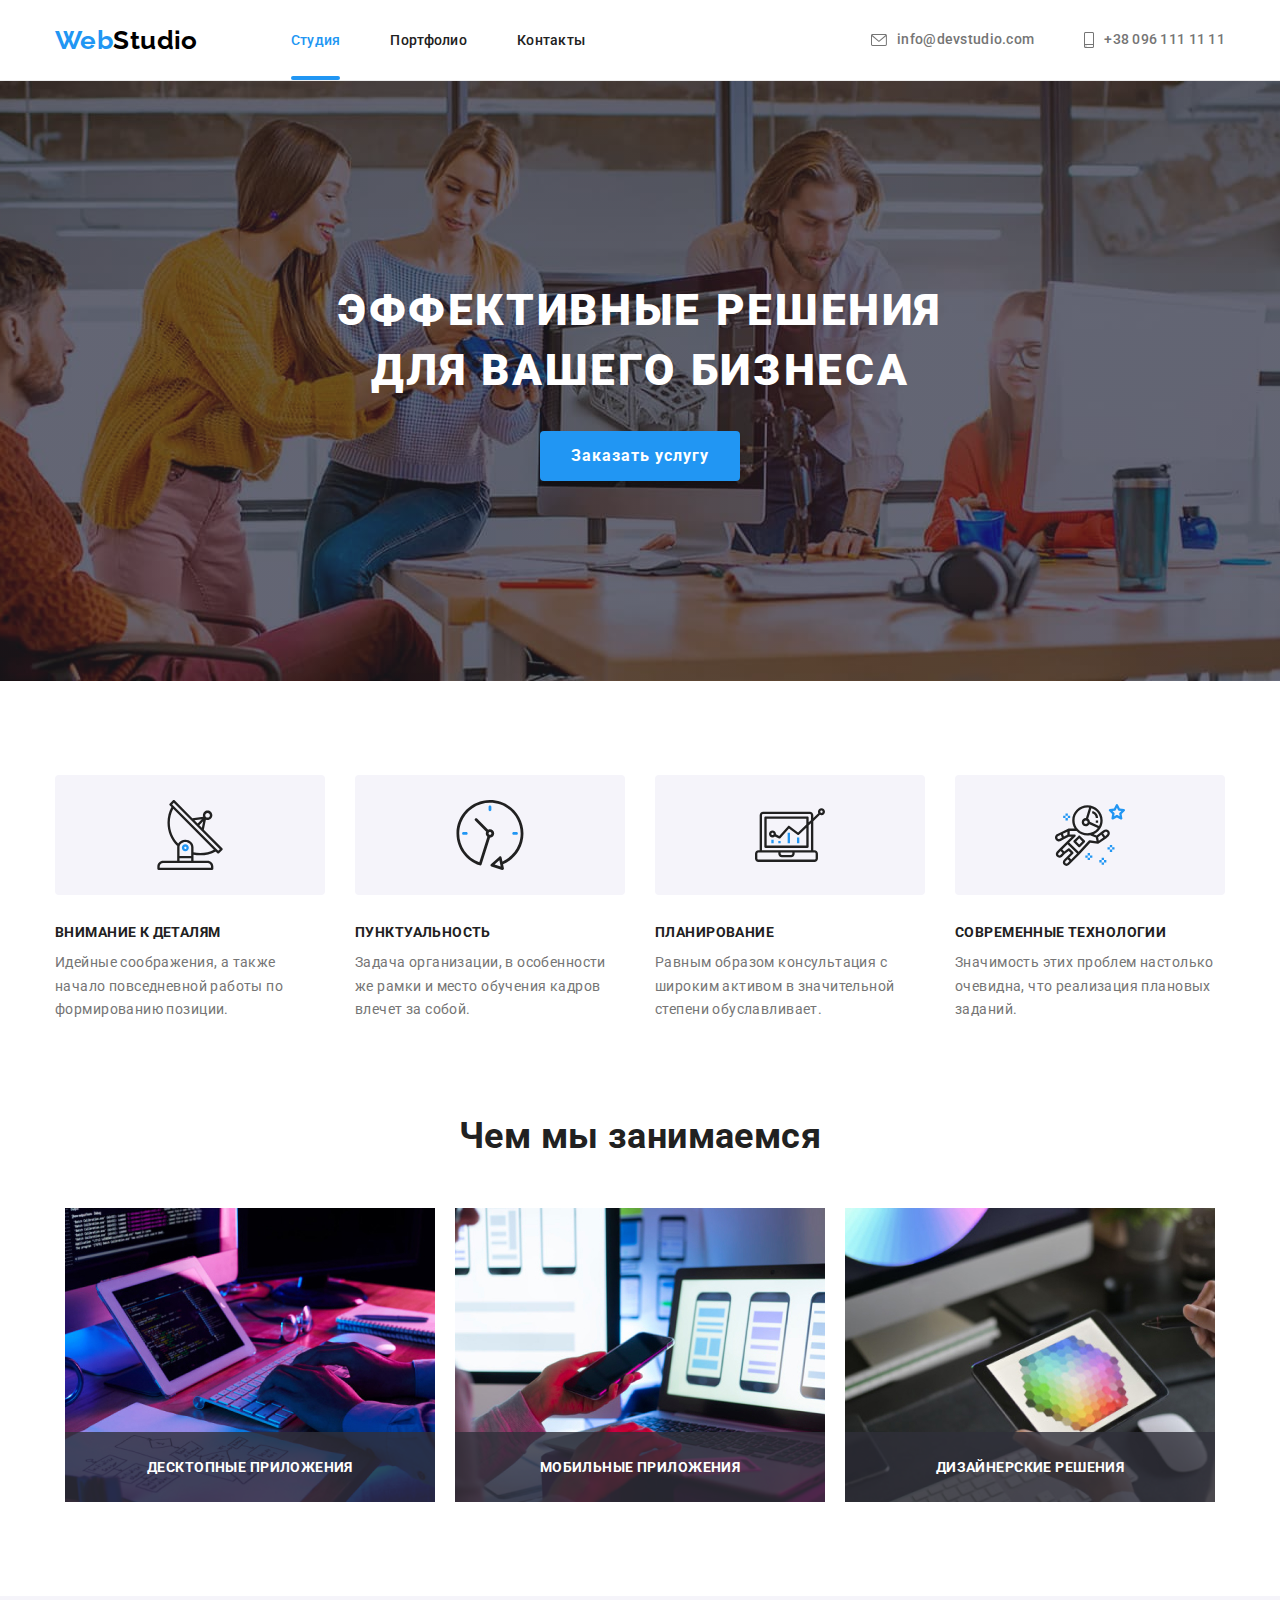
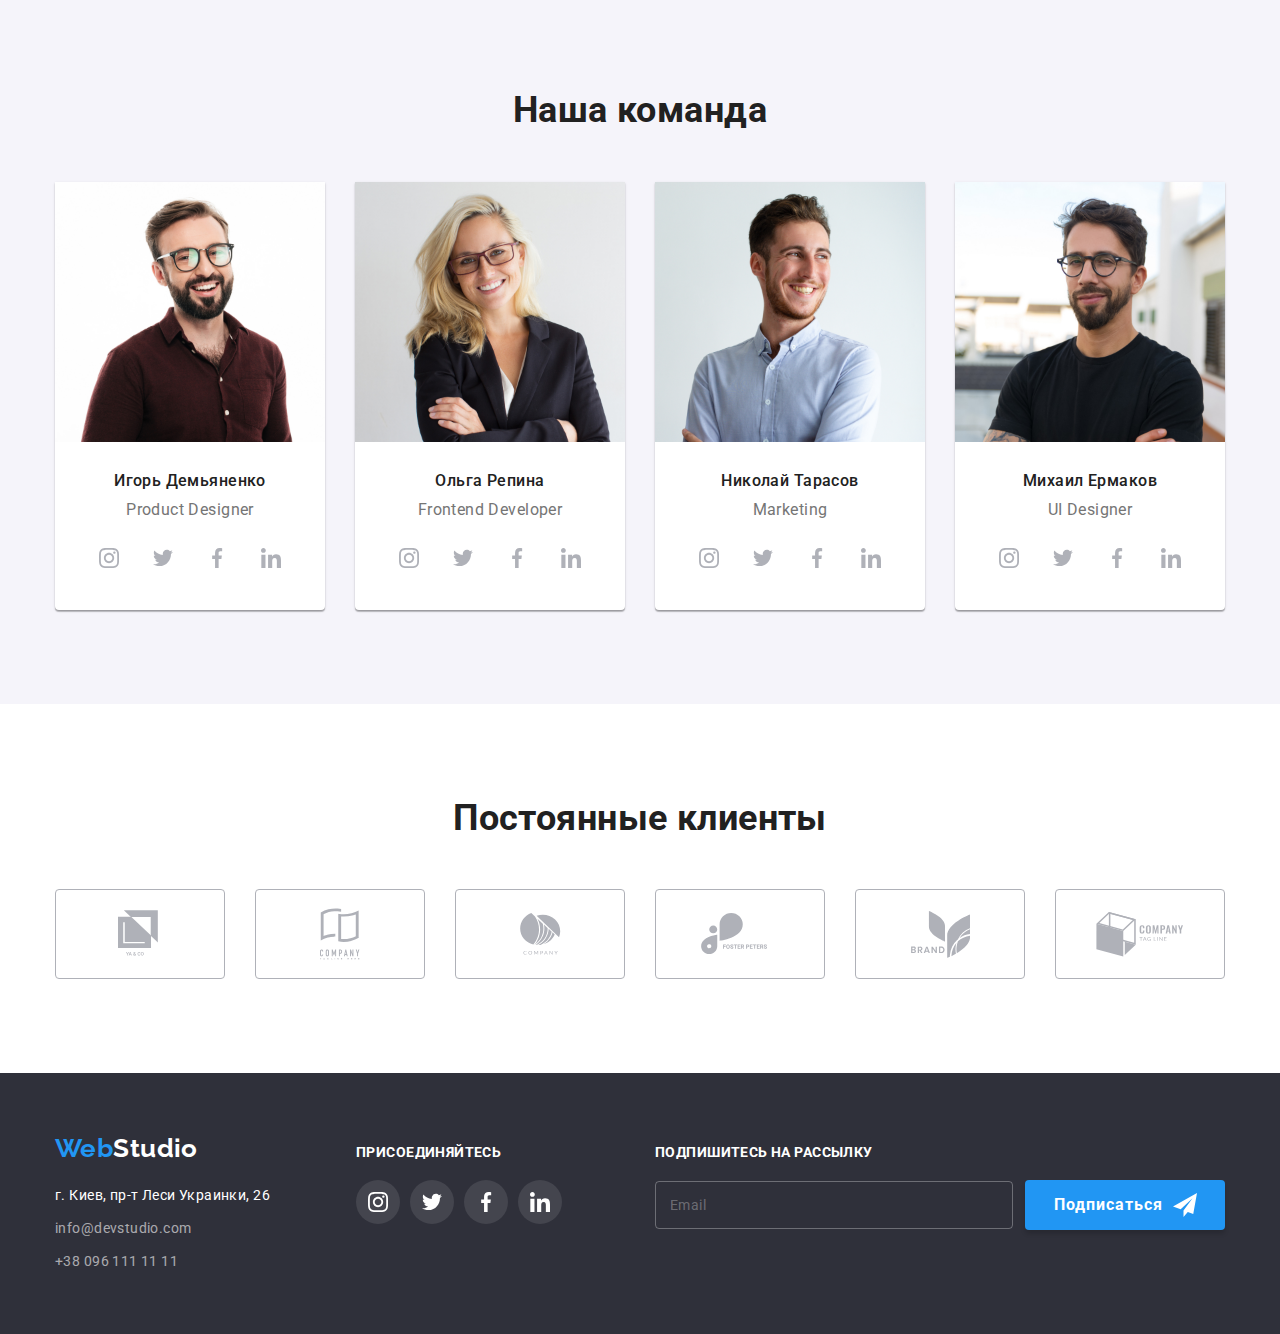
==== index.html @ 29ce7844 "created new repository" ====
<!DOCTYPE html>
<html lang="ru">
  <head>
    <meta charset="UTF-8" />
    <meta name="viewport" content="width=device-width, initial-scale=1.0" />
    <link rel="preconnect" href="https://fonts.gstatic.com" />
    <link
      href="https://fonts.googleapis.com/css2?family=Raleway:wght@700&family=Roboto:wght@400;500;700&display=swap"
      rel="stylesheet"
    />
    <link
      rel="stylesheet"
      href="https://cdnjs.cloudflare.com/ajax/libs/modern-normalize/1.0.0/modern-normalize.min.css"
    />
    <link rel="stylesheet" href="./css/styles.css" />
    <title>Cтудия</title>
  </head>

  <body>
    <header class="page-header">
      <div class="container">
        <nav class="navigation">
          <a class="logo" href=" ./index.html" aria-label="логотип сайта">
            <span class="accent">Web</span>Studio
          </a>
          <ul class="site-nav list">
            <li class="item">
              <a class="link current" href="./index.html">Студия</a>
            </li>
            <li class="item">
              <a class="link" href="./portfolio.html">Портфолио</a>
            </li>
            <li class="item">
              <a class="link" href="#contacts">Контакты</a>
            </li>
          </ul>
        </nav>
        <address class="contacts">
          <ul class="contacts-list list">
            <li class="item">
              <a class="link" href="mailto:info@devstudio.com">
                <svg class="address-icon" width="16" height="12">
                  <use href="./images/sprite.svg#mail"></use>
                </svg>
                info@devstudio.com
              </a>
            </li>

            <li class="item">
              <a class="link" href="tel:+380961111111">
                <svg class="address-icon" width="10" height="16">
                  <use href="./images/sprite.svg#smartphone"></use>
                </svg>
                +38 096 111 11 11</a
              >
            </li>
          </ul>
        </address>
      </div>
    </header>
    <main>
      <!--Hero-->
      <section class="hero">
        <div class="box-container">
          <h1 class="title">Эффективные решения для вашего бизнеса</h1>
          <button class="button" type="button" data-modal-open>Заказать услугу</button>
        </div>
      </section>
      <!--advantages-->
      <section class="advantages-section">
        <div class="container">
          <h2 class="section-title visually-hidden">Преимущества</h2>

          <ul class="advantages-list list">
            <li class="item">
              <div class="advantages-icon">
                <svg class="icon" width="70" height="70">
                  <use href="./images/sprite.svg#antenna"></use>
                </svg>
              </div>
              <h3 class="title">Внимание к деталям</h3>
              <p class="text">
                Идейные соображения, а также начало повседневной работы по формированию позиции.
              </p>
            </li>
            <li class="item">
              <div class="advantages-icon">
                <svg class="icon" width="70" height="70">
                  <use href="./images/sprite.svg#clock"></use>
                </svg>
              </div>
              <h3 class="title">Пунктуальность</h3>
              <p class="text">
                Задача организации, в особенности же рамки и место обучения кадров влечет за собой.
              </p>
            </li>
            <li class="item">
              <div class="advantages-icon">
                <svg class="icon" width="70" height="70">
                  <use href="./images/sprite.svg#diagram"></use>
                </svg>
              </div>
              <h3 class="title">Планирование</h3>
              <p class="text">
                Равным образом консультация с широким активом в значительной степени обуславливает.
              </p>
            </li>
            <li class="item">
              <div class="advantages-icon">
                <svg class="icon" width="70" height="70">
                  <use href="./images/sprite.svg#astronaut"></use>
                </svg>
              </div>
              <h3 class="title">Современные технологии</h3>
              <p class="text">
                Значимость этих проблем настолько очевидна, что реализация плановых заданий.
              </p>
            </li>
          </ul>
        </div>
      </section>
      <!--about-->
      <section class="about-section">
        <div class="container">
          <h2 class="section-title">Чем мы занимаемся</h2>
          <ul class="work-list list">
            <li class="item">
              <a href="#">
                <img src="./images/work/box1.jpg" alt="написание кода" width="370" height="294" />
              </a>
              <div class="work-overlay">
                <p>Десктопные приложения</p>
              </div>
            </li>
            <li class="item">
              <a href="#">
                <img src="./images/work/box2.jpg" alt="адаптация сайта" width="370" height="294" />
              </a>
              <div class="work-overlay">
                <p>Мобильные приложения</p>
              </div>
            </li>
            <li class="item">
              <a href="#">
                <img src="./images/work/box3.jpg" alt="оформление сайта" width="370" height="294" />
              </a>
              <div class="work-overlay">
                <p>Дизайнерские решения</p>
              </div>
            </li>
          </ul>
        </div>
      </section>
      <!--team-->
      <section class="team-section">
        <div class="container">
          <h2 class="section-title">Наша команда</h2>
          <ul class="team-list list">
            <li class="item">
              <img
                class="photo"
                src="./images/team/person-1.jpg"
                alt="мужчина продакт дизайнер"
                width="270"
                height="260"
              />
              <h3 class="title">Игорь Демьяненко</h3>
              <p class="text">Product Designer</p>
              <div class="socials">
                <ul class="socials-list list">
                  <li class="socials-item">
                    <a class="socials-link" href="">
                      <svg class="socials-icon" width="20" height="20">
                        <use href="./images/sprite.svg#instagram"></use>
                      </svg>
                    </a>
                  </li>
                  <li class="socials-item">
                    <a class="socials-link" href="">
                      <svg class="socials-icon" width="20" height="20">
                        <use href="./images/sprite.svg#twitter"></use>
                      </svg>
                    </a>
                  </li>
                  <li class="socials-item">
                    <a class="socials-link" href="">
                      <svg class="socials-icon" width="20" height="20">
                        <use href="./images/sprite.svg#facebook"></use>
                      </svg>
                    </a>
                  </li>
                  <li class="socials-item">
                    <a class="socials-link" href="">
                      <svg class="socials-icon" width="20" height="20">
                        <use href="./images/sprite.svg#linkedin"></use>
                      </svg>
                    </a>
                  </li>
                </ul>
              </div>
            </li>
            <li class="item">
              <img
                class="photo"
                src="./images/team/person-2.jpg"
                alt="женщина фронт-енд разработчик"
                width="270"
                height="260"
              />
              <h3 class="title">Ольга Репина</h3>
              <p class="text">Frontend Developer</p>
              <div class="socials">
                <ul class="socials-list list">
                  <li class="socials-item">
                    <a class="socials-link" href="">
                      <svg class="socials-icon" width="20" height="20">
                        <use href="./images/sprite.svg#instagram"></use>
                      </svg>
                    </a>
                  </li>
                  <li class="socials-item">
                    <a class="socials-link" href="">
                      <svg class="socials-icon" width="20" height="20">
                        <use href="./images/sprite.svg#twitter"></use>
                      </svg>
                    </a>
                  </li>
                  <li class="socials-item">
                    <a class="socials-link" href="">
                      <svg class="socials-icon" width="20" height="20">
                        <use href="./images/sprite.svg#facebook"></use>
                      </svg>
                    </a>
                  </li>
                  <li class="socials-item">
                    <a class="socials-link" href="">
                      <svg class="socials-icon" width="20" height="20">
                        <use href="./images/sprite.svg#linkedin"></use>
                      </svg>
                    </a>
                  </li>
                </ul>
              </div>
            </li>
            <li class="item">
              <img
                class="photo"
                src="./images/team/person-3.jpg"
                alt="мужчина маркетолог"
                width="270"
                height="260"
              />
              <h3 class="title">Николай Тарасов</h3>
              <p class="text">Marketing</p>
              <div class="socials">
                <ul class="socials-list list">
                  <li class="socials-item">
                    <a class="socials-link" href="">
                      <svg class="socials-icon" width="20" height="20">
                        <use href="./images/sprite.svg#instagram"></use>
                      </svg>
                    </a>
                  </li>
                  <li class="socials-item">
                    <a class="socials-link" href="">
                      <svg class="socials-icon" width="20" height="20">
                        <use href="./images/sprite.svg#twitter"></use>
                      </svg>
                    </a>
                  </li>
                  <li class="socials-item">
                    <a class="socials-link" href="">
                      <svg class="socials-icon" width="20" height="20">
                        <use href="./images/sprite.svg#facebook"></use>
                      </svg>
                    </a>
                  </li>
                  <li class="socials-item">
                    <a class="socials-link" href="">
                      <svg class="socials-icon" width="20" height="20">
                        <use href="./images/sprite.svg#linkedin"></use>
                      </svg>
                    </a>
                  </li>
                </ul>
              </div>
            </li>
            <li class="item">
              <img
                class="photo"
                src="./images/team/person-4.jpg"
                alt="мужчина ui дизайнер"
                width="270"
                height="260"
              />
              <h3 class="title">Михаил Ермаков</h3>
              <p class="text">UI Designer</p>
              <div class="socials">
                <ul class="socials-list list">
                  <li class="socials-item">
                    <a class="socials-link" href="">
                      <svg class="socials-icon" width="20" height="20">
                        <use href="./images/sprite.svg#instagram"></use>
                      </svg>
                    </a>
                  </li>
                  <li class="socials-item">
                    <a class="socials-link" href="">
                      <svg class="socials-icon" width="20" height="20">
                        <use href="./images/sprite.svg#twitter"></use>
                      </svg>
                    </a>
                  </li>
                  <li class="socials-item">
                    <a class="socials-link" href="">
                      <svg class="socials-icon" width="20" height="20">
                        <use href="./images/sprite.svg#facebook"></use>
                      </svg>
                    </a>
                  </li>
                  <li class="socials-item">
                    <a class="socials-link" href="">
                      <svg class="socials-icon" width="20" height="20">
                        <use href="./images/sprite.svg#linkedin"></use>
                      </svg>
                    </a>
                  </li>
                </ul>
              </div>
            </li>
          </ul>
        </div>
      </section>

      <section class="clients-section">
        <div class="container">
          <h2 class="section-title">Постоянные клиенты</h2>
          <ul class="clients-list list">
            <li class="clients-item">
              <a class="clients-link" href="">
                <svg class="clients-icon" width="44" height="49">
                  <use href="./images/sprite.svg#client-one"></use>
                </svg>
              </a>
            </li>
            <li class="clients-item">
              <a class="clients-link" href="">
                <svg class="clients-icon" width="40" height="52">
                  <use href="./images/sprite.svg#client-two"></use>
                </svg>
              </a>
            </li>
            <li class="clients-item">
              <a class="clients-link" href="">
                <svg class="clients-icon" width="41" height="42">
                  <use href="./images/sprite.svg#client-three"></use>
                </svg>
              </a>
            </li>
            <li class="clients-item">
              <a class="clients-link" href="">
                <svg class="clients-icon" width="79" height="42">
                  <use href="./images/sprite.svg#client-four"></use>
                </svg>
              </a>
            </li>
            <li class="clients-item">
              <a class="clients-link" href="">
                <svg class="clients-icon" width="59" height="47">
                  <use href="./images/sprite.svg#client-five"></use>
                </svg>
              </a>
            </li>
            <li class="clients-item">
              <a class="clients-link" href="">
                <svg class="clients-icon" width="88" height="45">
                  <use href="./images/sprite.svg#client-six"></use>
                </svg>
              </a>
            </li>
          </ul>
        </div>
      </section>
    </main>
    <!--footer-->
    <footer class="page-footer">
      <div class="container footer-container">
        <div class="footer-box">
          <a class="logo logo-footer" href="./index.html" aria-label="логотип сайта">
            <span class="accent">Web</span>Studio
          </a>
          <address id="contacts">
            <ul class="contacts-list-footer list">
              <li class="item">
                <a class="link mail" href="./index.html" target="blank"
                  >г. Киев, пр-т Леси Украинки, 26</a
                >
              </li>
              <li class="item">
                <a class="link" href="mailto:info@devstudio.com">info@devstudio.com</a>
              </li>
              <li class="item">
                <a class="link" href="tel:+380961111111">+38 096 111 11 11</a>
              </li>
            </ul>
          </address>
        </div>
        <div class="footer-box">
          <p class="text">Присоединяйтесь</p>
          <ul class="socials-list list">
            <li class="socials-item">
              <a class="socials-link footer-icon" href="">
                <svg class="socials-icon" width="20" height="20">
                  <use href="./images/sprite.svg#instagram"></use>
                </svg>
              </a>
            </li>
            <li class="socials-item">
              <a class="socials-link footer-icon" href="">
                <svg class="socials-icon" width="20" height="20">
                  <use href="./images/sprite.svg#twitter"></use>
                </svg>
              </a>
            </li>
            <li class="socials-item">
              <a class="socials-link footer-icon" href="">
                <svg class="socials-icon" width="20" height="20">
                  <use href="./images/sprite.svg#facebook"></use>
                </svg>
              </a>
            </li>
            <li class="socials-item">
              <a class="socials-link footer-icon" href="">
                <svg class="socials-icon" width="20" height="20">
                  <use href="./images/sprite.svg#linkedin"></use>
                </svg>
              </a>
            </li>
          </ul>
        </div>
        <div class="subscription footer-box">
          <p class="text">Подпишитесь на рассылку</p>
          <form class="subscription-form" autocomplete="off">
            <div class="subscription-field">
              <input class="subscription-input" name="email" id="subscription" placeholder=" " />
              <label class="subscription-label" for="subscription">Email</label>
            </div>
            <button class="subscription-button button" type="submit">
              Подписаться
              <svg class="telegram-icon" width="24" height="24">
                <use href="./images/sprite.svg#telegram"></use>
              </svg>
            </button>
          </form>
        </div>
      </div>
    </footer>
    <div class="backdrop is-hidden" data-modal>
      <div class="modal is-open">
        <button class="modal-button" data-modal-close>
          <svg class="close-icon" width="18px" height="18px">
            <use href="./images/sprite.svg#close"></use>
          </svg>
        </button>
        <p class="modal-title">Оставьте свои данные, мы вам перезвоним</p>
        <form class="user-form" autocomplete="off">
          <div class="form-field">
            <label class="user-label" for="user-name">Имя</label>
            <div class="input-field">
              <input class="user-input" name="name" id="user-name" autocomplete="off" />
              <svg class="form-icon" width="12px" height="12px">
                <use href="./images/sprite.svg#name"></use>
              </svg>
            </div>
          </div>

          <div class="form-field">
            <label class="user-label" for="user-phone">Телефон</label>
            <div class="input-field">
              <input class="user-input" name="tel" id="user-phone" />
              <svg class="form-icon" width="13px" height="13px">
                <use href="./images/sprite.svg#telephone"></use>
              </svg>
            </div>
          </div>

          <div class="form-field">
            <label class="user-label" for="user-mail">Почта</label>
            <div class="input-field">
              <input class="user-input" name="email" id="user-mail" />
              <svg class="form-icon" width="15px" height="12px">
                <use href="./images/sprite.svg#modal-mail"></use>
              </svg>
            </div>
          </div>
          <div class="form-field">
            <label class="user-label" for="form-comment">Комментарий</label>
            <textarea
              class="form-comment"
              name="comment"
              id="form-comment"
              placeholder="Введите текст"
            ></textarea>
          </div>

          <input
            class="user-checkbox visually-hidden"
            type="checkbox"
            value="accept-policy"
            id="policy"
          />
          <label for="policy" class="user-policy"
            >Соглашаюсь с рассылкой и принимаю
            <a href="" class="policy-link">Условия договора</a>
          </label>

          <button class="submit-button button" type="submit">Отправить</button>
        </form>
      </div>
    </div>
    <script src="./js/modal.js"></script>
  </body>
</html>
---- css/styles.css ----
:root {
  --primary-text-color: #212121;
  --secondary-text-color: #757575;
  --acccent-color: #2196f3;
  --primary-background-color: #ffffff;
  --secondary-background-color: #f5f4fa;
  --icon-color: #afb1b8;
  --secondary-icon-color: #ffffff;
  --primary-white-color: #ffffff;
  --icon-background-color: rgba(255, 255, 255, 0.1);
  --timing-fn: cubic-bezier(0.4, 0, 0.2, 1);
}

body {
  background-color: var(--primary-background-color);
  color: var(--primary-text-color);

  font-family: Roboto, sans-serif;
  letter-spacing: 0.03em;
  font-size: 14px;
}

h1,
h2,
h3,
h4,
h5,
h6 {
  margin: 0;
}

ul,
ol {
  margin: 0;
  padding: 0;
}

p {
  margin: 0;
}

img {
  display: block;
}

.list {
  list-style: none;
}

.link {
  text-decoration: none;
}

.container {
  margin-left: auto;
  margin-right: auto;
  width: 1200px;
  padding-left: 15px;
  padding-right: 15px;
  /* outline: 2px solid tomato; */
}

/* Logo */

.page-header {
  border-bottom: 1px solid #ececec;
  background-color: var(--primary-background-color);
}

.page-header .container {
  display: flex;
  align-items: center;
  min-height: 80px;
}

.logo {
  color: #000000;
  font-family: Raleway, sans-serif;

  font-weight: 700;
  font-size: 26px;
  line-height: 1.19;
  text-decoration: none;
}

.logo .accent {
  color: var(--acccent-color);
}

/* Navigation */

.navigation {
  display: flex;
}

.site-nav {
  display: flex;
  align-items: center;
  margin-left: 93px;
}

.site-nav .item:not(:last-child) {
  margin-right: 50px;
}

.site-nav .link {
  position: relative;

  padding-top: 32px;
  padding-bottom: 32px;

  color: var(--primary-text-color);
  font-weight: 500;
  font-size: 14px;
  line-height: 1.14;
  letter-spacing: 0.02em;
  text-decoration: none;

  transition: 250ms var(--timing-fn);
}

.site-nav .link:hover::after,
.site-nav .link:focus::after {
  transform: scaleX(1);
}

.site-nav .link::after {
  position: absolute;
  display: block;
  bottom: 0px;
  left: 0px;
  right: 0px;

  content: '';
  width: 100%;
  height: 4px;
  border-radius: 2px;

  transform: scaleX(0);
  transition: 250ms var(--timing-fn);

  background-color: var(--acccent-color);
}

.site-nav .link:hover,
.site-nav .link:focus {
  color: var(--acccent-color);
}

.site-nav .link.current {
  color: var(--acccent-color);
}

.site-nav .link.current::after {
  transform: scaleX(1);
}

/* Contacts */

.contacts {
  display: flex;
  margin-left: auto;
}

.contacts-list {
  display: flex;
}

.contacts-list .item:not(:last-child) {
  margin-right: 50px;
}

.contacts-list .link {
  display: inline-flex;
  align-items: center;
  padding-top: 10px;
  padding-bottom: 10px;

  color: var(--secondary-text-color);
  font-weight: 500;
  font-size: 14px;
  line-height: 1.14;
  letter-spacing: 0.02em;
  text-decoration: none;
  font-style: normal;

  transition: 250ms var(--timing-fn);
}

.address-icon {
  margin-right: 10px;
  fill: currentColor;
}

.mail-icon:hover,
.mail-icon:focus {
  fill: var(--acccent-color);
}

.contacts-list .link:hover,
.contacts-list .link:focus {
  color: var(--acccent-color);
}

/* hero */

.hero {
  display: flex;
  align-items: center;
  justify-content: center;

  margin-left: auto;
  margin-right: auto;
  background-color: #2f303a;
  max-width: 1600px;
  text-align: center;
  background-image: linear-gradient(
      to right,
      rgba(47, 48, 58, 0.4),
      rgba(47, 48, 58, 0.4)
    ),
    url(../images/hero/hero.jpg);
  background-size: cover;
  background-position: center;
  background-repeat: no-repeat;
}

.hero .box-container {
  max-width: 696px;
  padding-top: 200px;
  padding-bottom: 200px;
}

.hero .title {
  margin-bottom: 30px;

  color: var(--primary-background-color);

  font-weight: 900;
  font-size: 44px;
  line-height: 1.36;
  letter-spacing: 0.06em;
  text-transform: uppercase;
}

.button {
  width: 200px;
  height: 50px;

  color: var(--primary-background-color);
  background-color: var(--acccent-color);
  box-shadow: 0px 4px 4px rgba(0, 0, 0, 0.15);
  font-weight: 700;
  font-size: 16px;
  line-height: 1.87;
  letter-spacing: 0.06em;
  text-decoration: none;
  border-radius: 4px;
  border: none;
  cursor: pointer;
  transition: 250ms var(--timing-fn);
}

.button:hover,
.button:focus {
  background-color: #ffffff;
  color: var(--acccent-color);
}

.backdrop {
  position: fixed;
  top: 0;
  left: 0;
  width: 100%;
  height: 100%;
  background-color: rgba(0, 0, 0, 0.2);

  opacity: 1;
  transition: opacity 250ms var(--timing-fn);
}

.backdrop.is-hidden {
  opacity: 0;
  pointer-events: none;
}

.backdrop.is-hidden .modal {
  transform: translate(-50%, -50%) scale(0.5);
}

/* Advantages */
.visually-hidden {
  position: absolute;
  width: 1px;
  height: 1px;
  margin: -1px;
  border: 0;
  padding: 0;

  white-space: nowrap;
  clip-path: inset(100%);
  clip: rect(0 0 0 0);
  overflow: hidden;
}

.advantages-section {
  padding-top: 94px;
  padding-bottom: 94px;
}

.advantages-section .container {
  display: flex;
}

.advantages-list {
  display: flex;
}

.advantages-list .item:not(:last-child) {
  margin-right: 30px;
  max-width: 270px;
}

.advantages-list .title {
  margin-bottom: 10px;

  color: var(--primary-text-color);
  font-weight: 700;
  font-size: 14px;
  line-height: 1.14;
  text-transform: uppercase;
}

.advantages-list .text {
  color: var(--secondary-text-color);

  font-weight: normal;
  font-size: 14px;
  line-height: 1.71;
}
.advantages-icon {
  display: flex;
  width: 270px;
  height: 120px;
  background-color: #f5f4fa;
  border-radius: 4px;
  align-items: center;
  justify-content: center;
  margin-bottom: 30px;
}

/* .about-section */

.about-section {
  padding-bottom: 94px;
}

.about-section .section-title,
.team-section .section-title,
.clients-section .section-title {
  margin-bottom: 50px;

  font-weight: 700;
  font-size: 36px;
  line-height: 1.16;
  text-align: center;
}

.work-list {
  display: flex;
  justify-content: space-around;
}

.work-list .item {
  position: relative;
}

.work-overlay {
  position: absolute;
  bottom: 0px;
  left: 0px;

  min-height: 70px;
  padding-top: 27px;
  padding-bottom: 27px;
  width: 100%;

  background-color: rgba(47, 48, 58, 0.8);
}

.work-overlay {
  text-align: center;
  text-transform: uppercase;
  color: #ffffff;
  font-weight: 700;
}

/* Team */

.team-section {
  display: flex;
  justify-content: center;
  padding-top: 94px;
  padding-bottom: 94px;
  align-items: center;
  background-color: var(--secondary-background-color);
}

.team-list {
  display: flex;
  justify-content: space-between;
}

.team-section {
  background-color: var(--secondary-background-color);
}

.team-list .photo {
  margin-bottom: 30px;
}

.team-list .text {
  margin-bottom: 16px;
}

.team-list .title {
  margin-bottom: 10px;
}

.team-list .item {
  background: #ffffff;
  box-shadow: 0px 1px 3px rgba(0, 0, 0, 0.12), 0px 1px 1px rgba(0, 0, 0, 0.14),
    0px 2px 1px rgba(0, 0, 0, 0.2);
  border-radius: 0px 0px 4px 4px;
}

.team-list .title,
.team-list .text {
  font-weight: 500;
  font-size: 16px;
  line-height: 1.18;
  text-align: center;
}

.team-list .text {
  color: var(--secondary-text-color);
  font-weight: 400;
}

.socials {
  /* display: flex; */

  margin-bottom: 30px;
}

.socials-list {
  display: flex;
  justify-content: center;
}

.socials-link {
  display: flex;
  height: 44px;
  width: 44px;
  border-radius: 50%;
  align-items: center;
  justify-content: center;
  color: var(--icon-color);

  transition: 250ms var(--timing-fn);
}

.socials-item:nth-child(-n + 3) {
  margin-right: 10px;
}

.socials-icon {
  width: 20px;
  height: 20px;
  fill: currentColor;
}

.socials-link:hover,
.socials-link:focus {
  color: #ffffff;
  background-color: var(--acccent-color);
}
/* end team */

/* clients */

.clients-section {
  display: flex;
  padding-top: 94px;
  padding-bottom: 94px;
}

.clients-list {
  display: flex;
  justify-content: space-between;
}

.clients-link {
  color: var(--icon-color);
  border: 1px solid #afb1b8;

  display: flex;
  width: 170px;
  height: 90px;
  border-radius: 4px;
  justify-content: center;
  align-items: center;

  transition: 250ms var(--timing-fn);
}

.clients-link:hover,
.clients-link:focus {
  color: var(--acccent-color);
  border-color: var(--acccent-color);
}

.clients-icon {
  fill: currentColor;
}

/* end clients */

/* footer */

.footer-container {
  display: flex;
  align-items: baseline;
}

.page-footer {
  background-color: #2f303a;
  padding-top: 60px;
  padding-bottom: 60px;
}

.footer-box:not(:last-child) {
  margin-right: 70px;
}

.footer-box:nth-child(2) {
  margin-right: 93px;
}

.footer-box .text {
  margin-bottom: 20px;
  font-weight: 700;
  line-height: 1.142;
  text-transform: uppercase;
  color: var(--primary-white-color);
}

.footer-icon {
  background-color: var(--icon-background-color);
  color: var(--secondary-icon-color);
}

.page-footer .logo {
  /* width: 231px; */
  display: block;
  margin-bottom: 20px;
}

.contacts-list-footer .item:not(:last-child) {
  margin-bottom: 9px;
}

.logo-footer {
  color: var(--primary-background-color);
}

.contacts-list-footer {
  width: 231px;
}

.contacts-list-footer .link {
  display: block;

  color: rgba(255, 255, 255, 0.6);
  font-weight: 400;
  line-height: 1.71;
  text-decoration: none;
  font-style: normal;

  transition: 250ms var(--timing-fn);
}

.contacts-list-footer .mail {
  color: var(--primary-background-color);
}

.contacts-list-footer .link:hover,
.contacts-list-footer .link:focus {
  color: var(--acccent-color);
}

.subscription.footer-box {
  width: 570px;
}

.subscription-form {
  display: flex;
  align-items: center;
}

.subscription-field {
  position: relative;
}

.subscription-label {
  position: absolute;

  top: 50%;
  left: 15px;
  transform: translateY(-50%) scale(1);

  color: rgba(255, 255, 255, 0.3);
  transition: transform 250ms var(--timing-fn), color 400ms var(--timing-fn),
    scale 400ms var(--timing-fn);
}

.subscription-input:focus + .subscription-label,
.subscription-input:not(:placeholder-shown) + .subscription-label {
  transform: translate(-170%, -50%) scale(1.25);
  color: #ffffff;
}

.subscription-input {
  display: inline-block;
  width: 358px;
  padding: 15px 16px;
  margin-right: 12px;

  background-color: transparent;
  border: 1px solid rgba(255, 255, 255, 0.3);
  border-radius: 4px;

  color: rgba(255, 255, 255, 0.6);
}

.subscription-button.button {
  display: inline-flex;
  align-items: center;
  padding-left: 29px;
  padding-right: 28px;
  padding-top: 10px;
  padding-bottom: 10px;
}

.telegram-icon {
  margin-left: 10px;
  fill: currentColor;
}

/* Portfolio */

.portfolio-header {
  margin-bottom: 94px;
}

/* buttons */

.filter {
  display: flex;
  justify-content: center;
  margin-bottom: 34px;
  padding-bottom: 16px;
}

.filter-button {
  padding: 6px 22px;

  background-color: #f5f4fa;
  font-weight: 500;
  font-size: 16px;
  line-height: 1.62;
  text-align: center;

  border-radius: 4px;
  border: transparent;
  cursor: pointer;

  transition: 250ms var(--timing-fn);
}

.filter .item:not(:last-child) {
  margin-right: 9px;
}

.filter-button:hover,
.filter-button:focus {
  color: var(--primary-background-color);
  background-color: var(--acccent-color);
  box-shadow: 0px 3px 1px rgba(0, 0, 0, 0.1), 0px 1px 2px rgba(0, 0, 0, 0.08),
    0px 2px 2px rgba(0, 0, 0, 0.12);
}

/* projects */

.projects-list {
  display: flex;
  flex-wrap: wrap;
  margin-bottom: 94px;
}

.projects-list .item {
  width: calc((100% - 60px) / 3);
  /* width: 370px; */
  border: 1px solid #eeeeee;
  margin-right: 30px;
  margin-bottom: 30px;
}

.projects-link {
  display: block;
  transition: 250ms var(--timing-fn);

  text-decoration: none;
}

.projects-link:hover,
.projects-link:focus {
  box-shadow: 0px 1px 1px rgba(0, 0, 0, 0.12), 0px 4px 4px rgba(0, 0, 0, 0.06),
    1px 4px 6px rgba(0, 0, 0, 0.16);
  transform: translateY(0);
}

.projects-list .item:nth-child(3n) {
  margin-right: 0px;
}

.projects-list .item:nth-last-child(-n + 3) {
  margin-bottom: 0px;
}

.projects-list .photo {
  width: 100%;
}

.projects-list .title {
  color: var(--primary-text-color);
  font-weight: 700;
  font-size: 18px;
  line-height: 2;
  letter-spacing: 0.06em;
}

.projects-list .text {
  color: var(--secondary-text-color);
  font-weight: 400;
  font-size: 16px;
  line-height: 1.87;
}

.projects-list .description {
  display: none;
  font-weight: 400;
  font-size: 16px;
  line-height: 1.87;
}

.projects-thumb {
  position: relative;
  overflow: hidden;
}

.overlay-thumb {
  position: absolute;
  top: 0;
  left: 0;
  transform: translateY(100%);
  transition: transform 250ms var(--timing-fn);
  width: 100%;
  height: 100%;
  background-color: rgba(33, 150, 243, 0.9);
}

.projects-link:hover .overlay-thumb,
.projects-link:focus .overlay-thumb {
  transform: translateY(0);
}

.text-thumb {
  position: absolute;
  top: 50%;
  left: 50%;
  transform: translate(-50%, -50%);
  width: calc(100% - 48px);
  /* width: 100%;
  padding: 63px 24px; */

  font-size: 18px;
  line-height: 1.55;
  color: var(--primary-white-color);
}

.info-thumb {
  padding: 20px 24px;
}

/* Modal  */

.modal {
  position: absolute;
  top: 50%;
  left: 50%;
  transform: translate(-50%, -50%) scale(1);
  transition: 250ms var(--timing-fn);

  width: 528px;
  height: 581px;
  padding: 40px;

  background-color: var(--primary-background-color);
  box-shadow: 0px 1px 3px rgba(0, 0, 0, 0.12), 0px 1px 1px rgba(0, 0, 0, 0.14),
    0px 2px 1px rgba(0, 0, 0, 0.2);
  border-radius: 4px;
}

.modal-button {
  position: absolute;
  top: 8px;
  right: 8px;

  display: flex;
  align-items: center;
  justify-content: center;
  width: 30px;
  height: 30px;
  border: 1px solid rgba(0, 0, 0, 0.1);
  border-radius: 50%;
  color: var(--primary-text-color);
  background-color: var(--primary-white-color);
  cursor: pointer;

  transition: 250ms var(--timing-fn);
}

.modal-button:hover,
.modal-button:focus {
  color: var(--acccent-color);
}

.close-icon {
  fill: currentColor;
}

.modal-title {
  margin-bottom: 12px;

  font-weight: 700;
  font-size: 20px;
  line-height: 1.15;
  text-align: center;
  color: var(--primary-text-color);
}

.form-field:nth-child(4) {
  margin-bottom: 20px;
}

.user-label {
  display: block;
  margin-bottom: 4px;

  font-size: 12px;
  line-height: 1.16;
  letter-spacing: 0.01em;
  color: var(--secondary-text-color);
}

.form-field {
  margin-bottom: 10px;
}

.input-field {
  position: relative;
}

.user-input {
  width: 100%;

  padding-top: 12px;
  padding-bottom: 12px;
  padding-left: 42px;
  padding-right: 16px;
  border: 1px solid rgba(33, 33, 33, 0.2);
  border-radius: 4px;
  transition: border-color 250ms var(--timing-fn);
}

.user-input:focus,
.form-comment:focus {
  outline: none;
  border-color: var(--acccent-color);
}

.user-input:focus + .form-icon {
  fill: var(--acccent-color);
}

.form-icon {
  position: absolute;
  top: 50%;
  left: 12px;
  transform: translateY(-50%);
  transition: 250ms var(--timing-fn);
}

.form-comment {
  width: 100%;
  height: 120px;
  padding: 12px 16px;

  font-size: 12px;
  font-weight: 400;
  line-height: 1.16;
  letter-spacing: 0.01em;
  border: 1px solid rgba(33, 33, 33, 0.2);
  border-radius: 4px;
  resize: none;
  outline: none;
  transition: 250ms var(--timing-fn);
}

.form-comment::placeholder {
  transition: color 250ms var(--timing-fn);
}

.form-comment:focus::placeholder {
  color: var(--acccent-color);
}

.user-policy {
  display: block;
  font-size: 14px;
  line-height: 1.78;
  text-align: center;
  margin-bottom: 30px;
  color: var(--secondary-text-color);
}

.policy-link {
  color: #2196f3;
}

.user-policy::before {
  display: inline-flex;
  content: '';
  width: 16px;
  height: 15px;
  border: 2px solid #212121;
  border-radius: 2px;
  margin-right: 8px;
  transition: 250ms var(--timing-fn);
}

.user-checkbox:checked + .user-policy::before {
  background-color: var(--acccent-color);
  border-color: var(--acccent-color);
  background-image: url('../images/modal/checkbox.svg');
  background-repeat: no-repeat;
}

.submit-button {
  display: block;
  margin-left: auto;
  margin-right: auto;
  box-shadow: 0px 4px 4px rgba(0, 0, 0, 0.15);
  transition: background-color 250ms var(--timing-fn);
}

.user-form .submit-button:hover,
.user-form .submit-button:focus {
  background-color: #188ce8;
  color: #ffffff;
}

/* End backdrop */
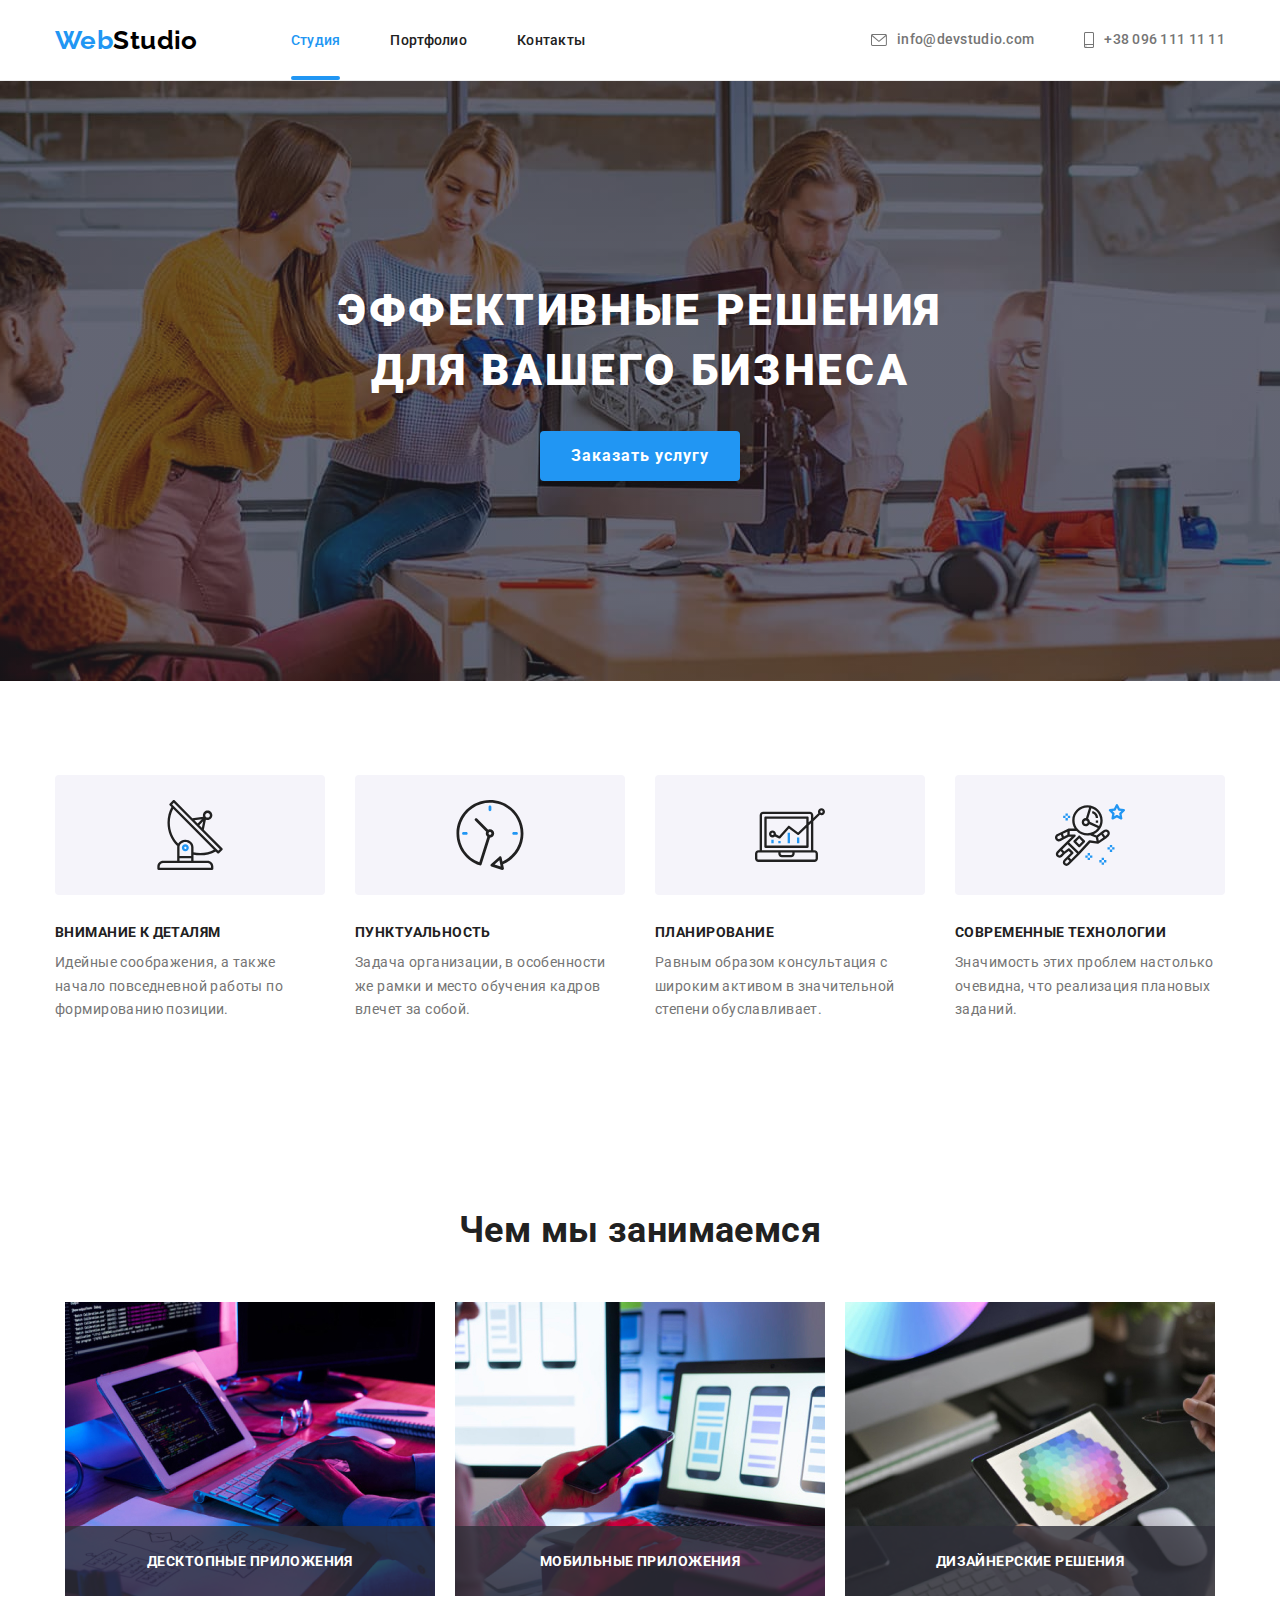
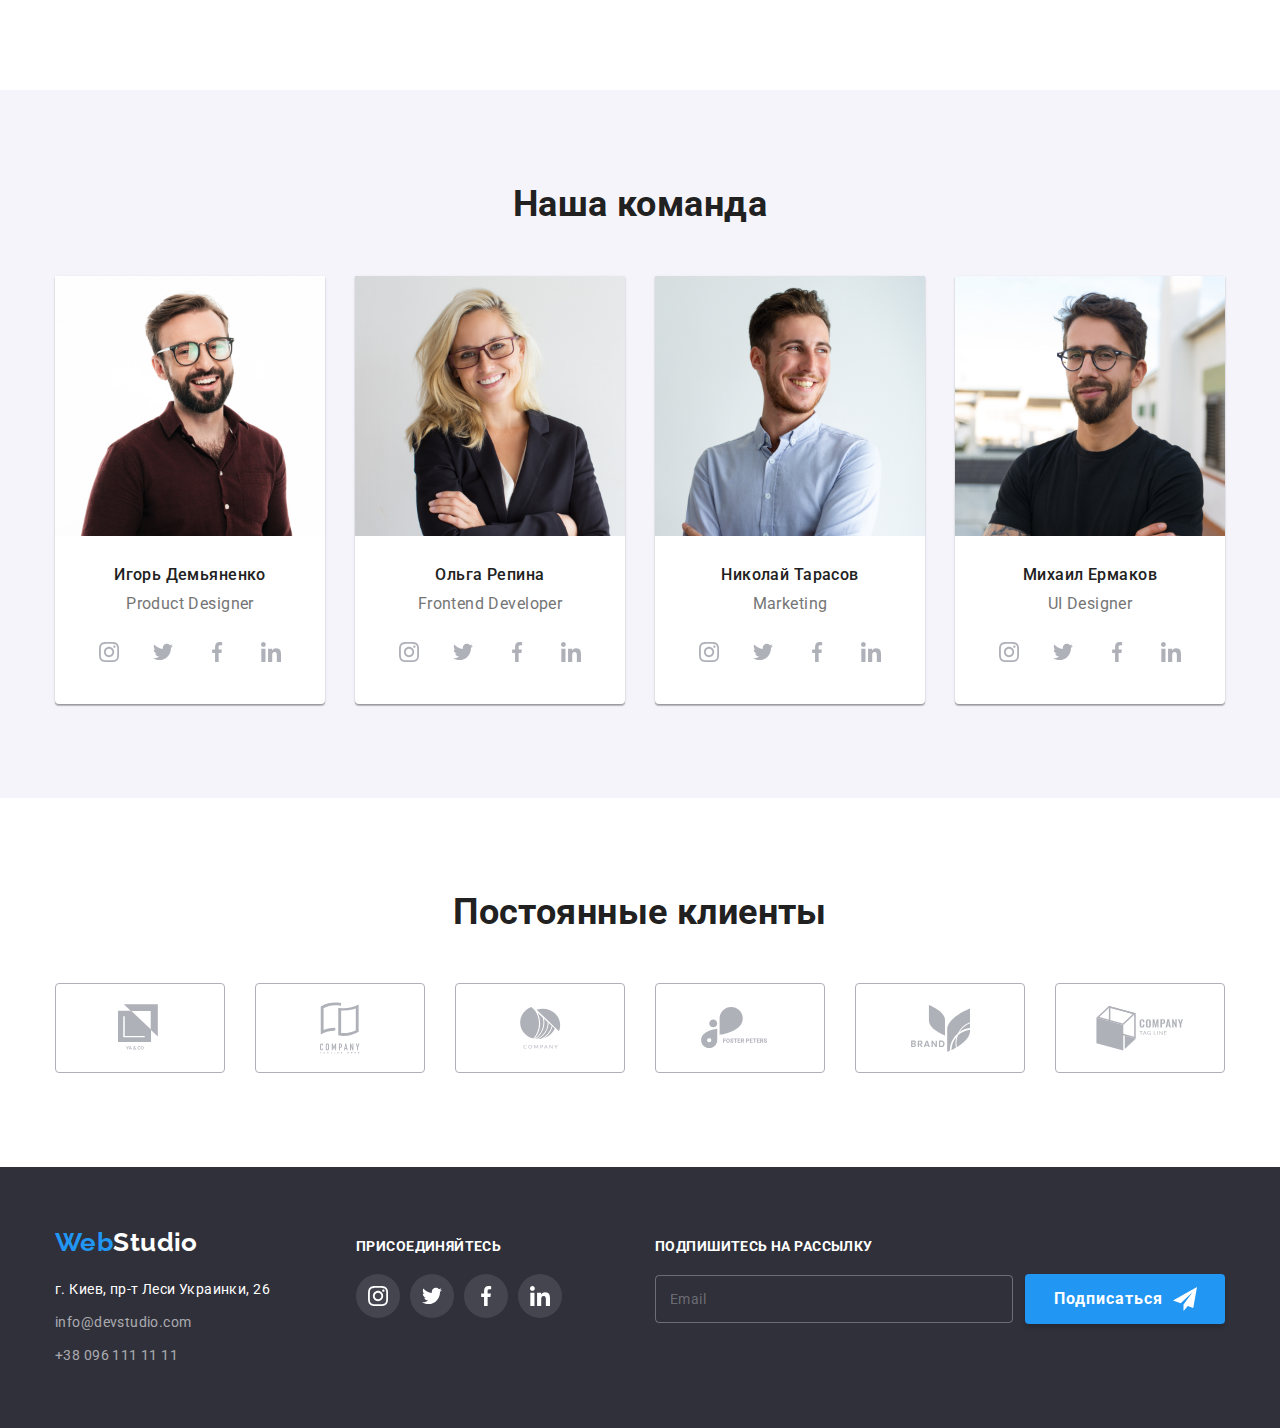
==== commit f499f1b3: "добавил sass" ====
--- a/index.html
+++ b/index.html
@@ -12,7 +12,7 @@
       rel="stylesheet"
       href="https://cdnjs.cloudflare.com/ajax/libs/modern-normalize/1.0.0/modern-normalize.min.css"
     />
-    <link rel="stylesheet" href="./css/styles.css" />
+    <link rel="stylesheet" href="./css/main.min.css" />
     <title>Cтудия</title>
   </head>
 
@@ -63,11 +63,13 @@
       <section class="hero">
         <div class="box-container">
           <h1 class="title">Эффективные решения для вашего бизнеса</h1>
-          <button class="button" type="button" data-modal-open>Заказать услугу</button>
+          <button class="button" type="button" data-modal-open>
+            Заказать услугу
+          </button>
         </div>
       </section>
       <!--advantages-->
-      <section class="advantages-section">
+      <section class="advantages-section section">
         <div class="container">
           <h2 class="section-title visually-hidden">Преимущества</h2>
 
@@ -80,7 +82,8 @@
               </div>
               <h3 class="title">Внимание к деталям</h3>
               <p class="text">
-                Идейные соображения, а также начало повседневной работы по формированию позиции.
+                Идейные соображения, а также начало повседневной работы по
+                формированию позиции.
               </p>
             </li>
             <li class="item">
@@ -91,7 +94,8 @@
               </div>
               <h3 class="title">Пунктуальность</h3>
               <p class="text">
-                Задача организации, в особенности же рамки и место обучения кадров влечет за собой.
+                Задача организации, в особенности же рамки и место обучения
+                кадров влечет за собой.
               </p>
             </li>
             <li class="item">
@@ -102,7 +106,8 @@
               </div>
               <h3 class="title">Планирование</h3>
               <p class="text">
-                Равным образом консультация с широким активом в значительной степени обуславливает.
+                Равным образом консультация с широким активом в значительной
+                степени обуславливает.
               </p>
             </li>
             <li class="item">
@@ -113,20 +118,26 @@
               </div>
               <h3 class="title">Современные технологии</h3>
               <p class="text">
-                Значимость этих проблем настолько очевидна, что реализация плановых заданий.
+                Значимость этих проблем настолько очевидна, что реализация
+                плановых заданий.
               </p>
             </li>
           </ul>
         </div>
       </section>
       <!--about-->
-      <section class="about-section">
+      <section class="about-section section">
         <div class="container">
           <h2 class="section-title">Чем мы занимаемся</h2>
           <ul class="work-list list">
             <li class="item">
               <a href="#">
-                <img src="./images/work/box1.jpg" alt="написание кода" width="370" height="294" />
+                <img
+                  src="./images/work/box1.jpg"
+                  alt="написание кода"
+                  width="370"
+                  height="294"
+                />
               </a>
               <div class="work-overlay">
                 <p>Десктопные приложения</p>
@@ -134,7 +145,12 @@
             </li>
             <li class="item">
               <a href="#">
-                <img src="./images/work/box2.jpg" alt="адаптация сайта" width="370" height="294" />
+                <img
+                  src="./images/work/box2.jpg"
+                  alt="адаптация сайта"
+                  width="370"
+                  height="294"
+                />
               </a>
               <div class="work-overlay">
                 <p>Мобильные приложения</p>
@@ -142,7 +158,12 @@
             </li>
             <li class="item">
               <a href="#">
-                <img src="./images/work/box3.jpg" alt="оформление сайта" width="370" height="294" />
+                <img
+                  src="./images/work/box3.jpg"
+                  alt="оформление сайта"
+                  width="370"
+                  height="294"
+                />
               </a>
               <div class="work-overlay">
                 <p>Дизайнерские решения</p>
@@ -152,7 +173,7 @@
         </div>
       </section>
       <!--team-->
-      <section class="team-section">
+      <section class="team-section section">
         <div class="container">
           <h2 class="section-title">Наша команда</h2>
           <ul class="team-list list">
@@ -386,7 +407,11 @@
     <footer class="page-footer">
       <div class="container footer-container">
         <div class="footer-box">
-          <a class="logo logo-footer" href="./index.html" aria-label="логотип сайта">
+          <a
+            class="logo logo-footer"
+            href="./index.html"
+            aria-label="логотип сайта"
+          >
             <span class="accent">Web</span>Studio
           </a>
           <address id="contacts">
@@ -397,7 +422,9 @@
                 >
               </li>
               <li class="item">
-                <a class="link" href="mailto:info@devstudio.com">info@devstudio.com</a>
+                <a class="link" href="mailto:info@devstudio.com"
+                  >info@devstudio.com</a
+                >
               </li>
               <li class="item">
                 <a class="link" href="tel:+380961111111">+38 096 111 11 11</a>
@@ -442,7 +469,12 @@
           <p class="text">Подпишитесь на рассылку</p>
           <form class="subscription-form" autocomplete="off">
             <div class="subscription-field">
-              <input class="subscription-input" name="email" id="subscription" placeholder=" " />
+              <input
+                class="subscription-input"
+                name="email"
+                id="subscription"
+                placeholder=" "
+              />
               <label class="subscription-label" for="subscription">Email</label>
             </div>
             <button class="subscription-button button" type="submit">
@@ -457,7 +489,7 @@
     </footer>
     <div class="backdrop is-hidden" data-modal>
       <div class="modal is-open">
-        <button class="modal-button" data-modal-close>
+        <button class="close-button" data-modal-close>
           <svg class="close-icon" width="18px" height="18px">
             <use href="./images/sprite.svg#close"></use>
           </svg>
@@ -467,7 +499,12 @@
           <div class="form-field">
             <label class="user-label" for="user-name">Имя</label>
             <div class="input-field">
-              <input class="user-input" name="name" id="user-name" autocomplete="off" />
+              <input
+                class="user-input"
+                name="name"
+                id="user-name"
+                autocomplete="off"
+              />
               <svg class="form-icon" width="12px" height="12px">
                 <use href="./images/sprite.svg#name"></use>
               </svg>
--- a/css/main.min.css
+++ b/css/main.min.css
@@ -0,0 +1,2 @@
+body{background-color:#ffffff;color:#212121;font-family:Roboto, sans-serif;letter-spacing:0.03em;font-size:14px}h1,h2,h3,h4,h5,h6{margin:0}ul,ol{margin:0;padding:0}p{margin:0}img{display:block}.list{list-style:none}.link{text-decoration:none}.container{margin-left:auto;margin-right:auto;width:1200px;padding-left:15px;padding-right:15px}.section{padding-top:94px;padding-bottom:94px}.section-title{margin-bottom:50px;font-weight:700;font-size:36px;line-height:1.16;text-align:center}.visually-hidden{position:absolute;width:1px;height:1px;margin:-1px;border:0;padding:0;white-space:nowrap;clip-path:inset(100%);clip:rect(0 0 0 0);overflow:hidden}.logo{color:#000000;font-family:Raleway, sans-serif;font-weight:700;font-size:26px;line-height:1.19;text-decoration:none}.logo .accent{color:#2196f3}.page-footer .logo{display:block;margin-bottom:20px}.logo-footer{color:#ffffff}.button{width:200px;height:50px;color:#ffffff;background-color:#2196f3;box-shadow:0px 4px 4px rgba(0,0,0,0.15);font-weight:700;font-size:16px;line-height:1.87;letter-spacing:0.06em;text-decoration:none;border-radius:4px;border:none;cursor:pointer;transition:250ms cubic-bezier(0.4, 0, 0.2, 1)}.button:hover,.button:focus{background-color:#ffffff;color:#2196f3}.socials{margin-bottom:30px}.socials-list{display:flex;justify-content:center}.socials-link{display:flex;height:44px;width:44px;border-radius:50%;align-items:center;justify-content:center;color:#afb1b8;transition:250ms cubic-bezier(0.4, 0, 0.2, 1)}.socials-item:nth-child(-n+3){margin-right:10px}.socials-icon{width:20px;height:20px;fill:currentColor}.socials-link:hover,.socials-link:focus{color:#ffffff;background-color:#2196f3}.footer-icon{background-color:rgba(255,255,255,0.1);color:#fff}.backdrop{position:fixed;top:0;left:0;width:100%;height:100%;background-color:rgba(0,0,0,0.2);opacity:1;transition:opacity 250ms cubic-bezier(0.4, 0, 0.2, 1)}.backdrop.is-hidden{opacity:0;pointer-events:none}.backdrop.is-hidden .modal{transform:translate(-50%, -50%) scale(0.5)}.modal{position:absolute;top:50%;left:50%;transform:translate(-50%, -50%) scale(1);transition:250ms cubic-bezier(0.4, 0, 0.2, 1);width:528px;height:581px;padding:40px;background-color:#fff;box-shadow:0px 1px 3px rgba(0,0,0,0.12),0px 1px 1px rgba(0,0,0,0.14),0px 2px 1px rgba(0,0,0,0.2);border-radius:4px}.close-button{position:absolute;top:8px;right:8px;display:flex;align-items:center;justify-content:center;width:30px;height:30px;border:1px solid rgba(0,0,0,0.1);border-radius:50%;color:#212121;background-color:#ffffff;cursor:pointer;transition:250ms cubic-bezier(0.4, 0, 0.2, 1)}.modal-button:hover,.modal-button:focus{color:#2196f3}.close-icon{fill:currentColor}.modal-title{margin-bottom:12px;font-weight:700;font-size:20px;line-height:1.15;text-align:center;color:#212121}.form-field:nth-child(4){margin-bottom:20px}.user-label{display:block;margin-bottom:4px;font-size:12px;line-height:1.16;letter-spacing:0.01em;color:#757575}.form-field{margin-bottom:10px}.input-field{position:relative}.user-input{width:100%;padding-top:12px;padding-bottom:12px;padding-left:42px;padding-right:16px;border:1px solid rgba(33,33,33,0.2);border-radius:4px;transition:border-color 250ms cubic-bezier(0.4, 0, 0.2, 1)}.user-input:focus,.form-comment:focus{outline:none;border-color:#2196f3}.user-input:focus+.form-icon{fill:#2196f3}.form-icon{position:absolute;top:50%;left:12px;transform:translateY(-50%);transition:250ms cubic-bezier(0.4, 0, 0.2, 1)}.form-comment{width:100%;height:120px;padding:12px 16px;font-size:12px;font-weight:400;line-height:1.16;letter-spacing:0.01em;border:1px solid rgba(33,33,33,0.2);border-radius:4px;resize:none;outline:none;transition:250ms cubic-bezier(0.4, 0, 0.2, 1)}.form-comment::placeholder{transition:color 250ms cubic-bezier(0.4, 0, 0.2, 1)}.form-comment:focus::placeholder{color:#2196f3}.user-policy{display:block;font-size:14px;line-height:1.78;text-align:center;margin-bottom:30px;color:#757575}.policy-link{color:#2196f3}.user-policy::before{display:inline-flex;content:'';width:16px;height:15px;border:2px solid #212121;border-radius:2px;margin-right:8px;transition:250ms cubic-bezier(0.4, 0, 0.2, 1)}.user-checkbox:checked+.user-policy::before{background-color:#2196f3;border-color:#2196f3;background-image:url("../images/modal/checkbox.svg");background-repeat:no-repeat}.submit-button{display:block;margin-left:auto;margin-right:auto;box-shadow:0px 4px 4px rgba(0,0,0,0.15);transition:background-color 250ms cubic-bezier(0.4, 0, 0.2, 1)}.user-form .submit-button:hover,.user-form .submit-button:focus{background-color:#188ce8;color:#ffffff}.subscription.footer-box{width:570px}.subscription-form{display:flex;align-items:center}.subscription-field{position:relative}.subscription-label{position:absolute;top:50%;left:15px;transform:translateY(-50%) scale(1);color:rgba(255,255,255,0.3);transition:transform 250ms cubic-bezier(0.4, 0, 0.2, 1),color 400ms cubic-bezier(0.4, 0, 0.2, 1),scale 400ms cubic-bezier(0.4, 0, 0.2, 1)}.subscription-input:focus+.subscription-label,.subscription-input:not(:placeholder-shown)+.subscription-label{transform:translate(-170%, -50%) scale(1.25);color:#ffffff}.subscription-input{display:inline-block;width:358px;padding:15px 16px;margin-right:12px;background-color:transparent;border:1px solid rgba(255,255,255,0.3);border-radius:4px;color:rgba(255,255,255,0.6)}.subscription-button.button{display:inline-flex;align-items:center;padding-left:29px;padding-right:28px;padding-top:10px;padding-bottom:10px}.telegram-icon{margin-left:10px;fill:currentColor}.page-header{border-bottom:1px solid #ececec;background-color:#fff}.page-header .container{display:flex;align-items:center;min-height:80px}.navigation{display:flex}.site-nav{display:flex;align-items:center;margin-left:93px}.site-nav .item:not(:last-child){margin-right:50px}.site-nav .link{position:relative;padding-top:32px;padding-bottom:32px;color:#212121;font-weight:500;font-size:14px;line-height:1.14;letter-spacing:0.02em;text-decoration:none;transition:250ms cubic-bezier(0.4, 0, 0.2, 1)}.site-nav .link:hover::after,.site-nav .link:focus::after{transform:scaleX(1)}.site-nav .link::after{position:absolute;display:block;bottom:0px;left:0px;right:0px;content:'';width:100%;height:4px;border-radius:2px;transform:scaleX(0);transition:250ms cubic-bezier(0.4, 0, 0.2, 1);background-color:#2196f3}.site-nav .link:hover,.site-nav .link:focus{color:#2196f3}.site-nav .link.current{color:#2196f3}.site-nav .link.current::after{transform:scaleX(1)}.contacts{display:flex;margin-left:auto}.contacts-list{display:flex}.contacts-list .item:not(:last-child){margin-right:50px}.contacts-list .link{display:inline-flex;align-items:center;padding-top:10px;padding-bottom:10px;color:#757575;font-weight:500;font-size:14px;line-height:1.14;letter-spacing:0.02em;text-decoration:none;font-style:normal;transition:250ms cubic-bezier(0.4, 0, 0.2, 1)}.address-icon{margin-right:10px;fill:currentColor}.mail-icon:hover,.mail-icon:focus{fill:#2196f3}.contacts-list .link:hover,.contacts-list .link:focus{color:#2196f3}.portfolio-header{margin-bottom:94px}.hero{display:flex;align-items:center;justify-content:center;margin-left:auto;margin-right:auto;background-color:#2f303a;max-width:1600px;text-align:center;background-image:linear-gradient(to right, rgba(47,48,58,0.4), rgba(47,48,58,0.4)),url(../images/hero/hero.jpg);background-size:cover;background-position:center;background-repeat:no-repeat}.hero .box-container{max-width:696px;padding-top:200px;padding-bottom:200px}.hero .title{margin-bottom:30px;color:#ffffff;font-weight:900;font-size:44px;line-height:1.36;letter-spacing:0.06em;text-transform:uppercase}.advantages-section .container{display:flex}.advantages-list{display:flex}.advantages-list .item:not(:last-child){margin-right:30px;max-width:270px}.advantages-list .title{margin-bottom:10px;color:#212121;font-weight:700;font-size:14px;line-height:1.14;text-transform:uppercase}.advantages-list .text{color:#757575;font-weight:normal;font-size:14px;line-height:1.71}.advantages-icon{display:flex;width:270px;height:120px;background-color:#f5f4fa;border-radius:4px;align-items:center;justify-content:center;margin-bottom:30px}.work-list{display:flex;justify-content:space-around}.work-list .item{position:relative}.work-overlay{position:absolute;bottom:0px;left:0px;min-height:70px;padding-top:27px;padding-bottom:27px;width:100%;background-color:rgba(47,48,58,0.8)}.work-overlay{text-align:center;text-transform:uppercase;color:#ffffff;font-weight:700}.team-section{display:flex;justify-content:center;padding-top:94px;padding-bottom:94px;align-items:center;background-color:#f5f4fa}.team-list{display:flex;justify-content:space-between}.team-list .photo{margin-bottom:30px}.team-list .text{margin-bottom:16px}.team-list .title{margin-bottom:10px}.team-list .item{background:#ffffff;box-shadow:0px 1px 3px rgba(0,0,0,0.12),0px 1px 1px rgba(0,0,0,0.14),0px 2px 1px rgba(0,0,0,0.2);border-radius:0px 0px 4px 4px}.team-list .title,.team-list .text{font-weight:500;font-size:16px;line-height:1.18;text-align:center}.team-list .text{color:#757575;font-weight:400}.clients-section{display:flex;padding-top:94px;padding-bottom:94px}.clients-list{display:flex;justify-content:space-between}.clients-link{color:#afb1b8;border:1px solid #afb1b8;display:flex;width:170px;height:90px;border-radius:4px;justify-content:center;align-items:center;transition:250ms cubic-bezier(0.4, 0, 0.2, 1)}.clients-link:hover,.clients-link:focus{color:#2196f3;border-color:#2196f3}.clients-icon{fill:currentColor}.footer-container{display:flex;align-items:baseline}.page-footer{background-color:#2f303a;padding-top:60px;padding-bottom:60px}.footer-box:not(:last-child){margin-right:70px}.footer-box:nth-child(2){margin-right:93px}.footer-box .text{margin-bottom:20px;font-weight:700;line-height:1.142;text-transform:uppercase;color:#ffffff}.contacts-list-footer .item:not(:last-child){margin-bottom:9px}.contacts-list-footer{width:231px}.contacts-list-footer .link{display:block;color:rgba(255,255,255,0.6);font-weight:400;line-height:1.71;text-decoration:none;font-style:normal;transition:250ms cubic-bezier(0.4, 0, 0.2, 1)}.contacts-list-footer .mail{color:#ffffff}.contacts-list-footer .link:hover,.contacts-list-footer .link:focus{color:#2196f3}
+/*# sourceMappingURL=main.min.css.map */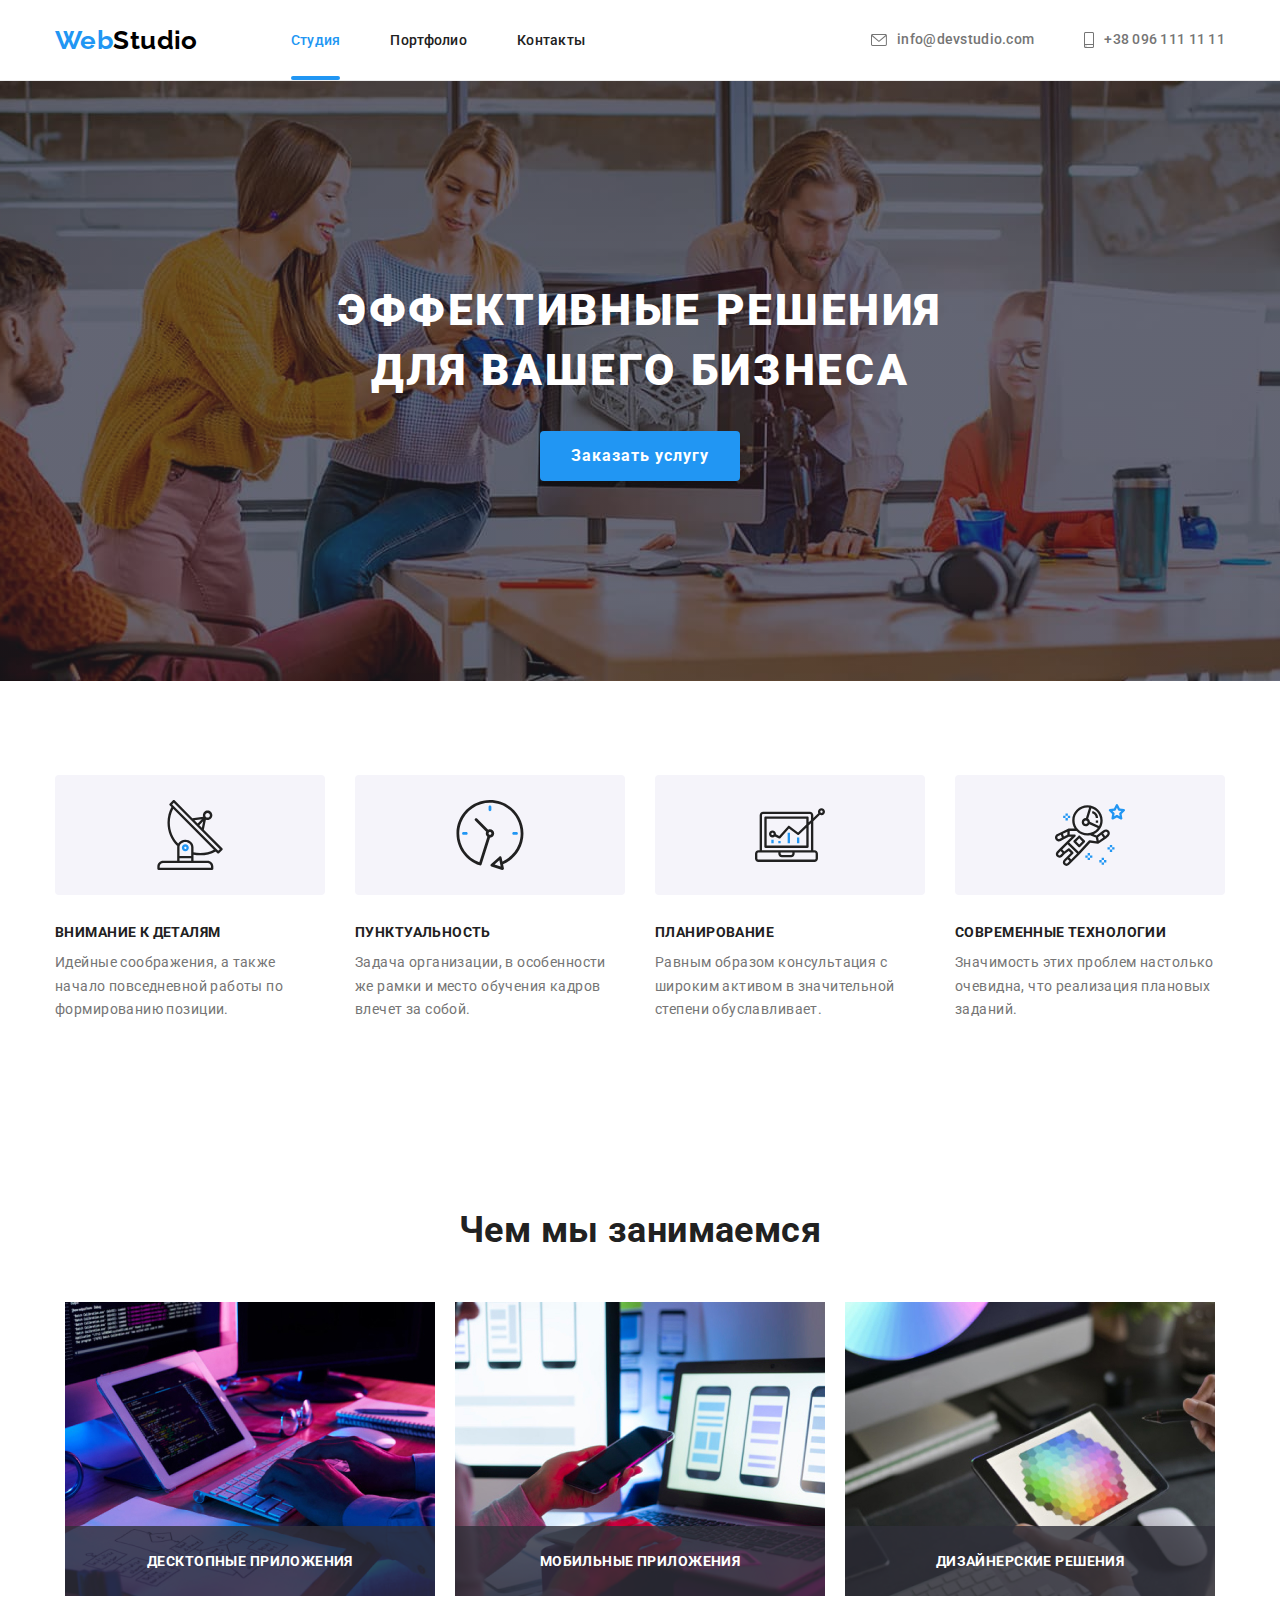
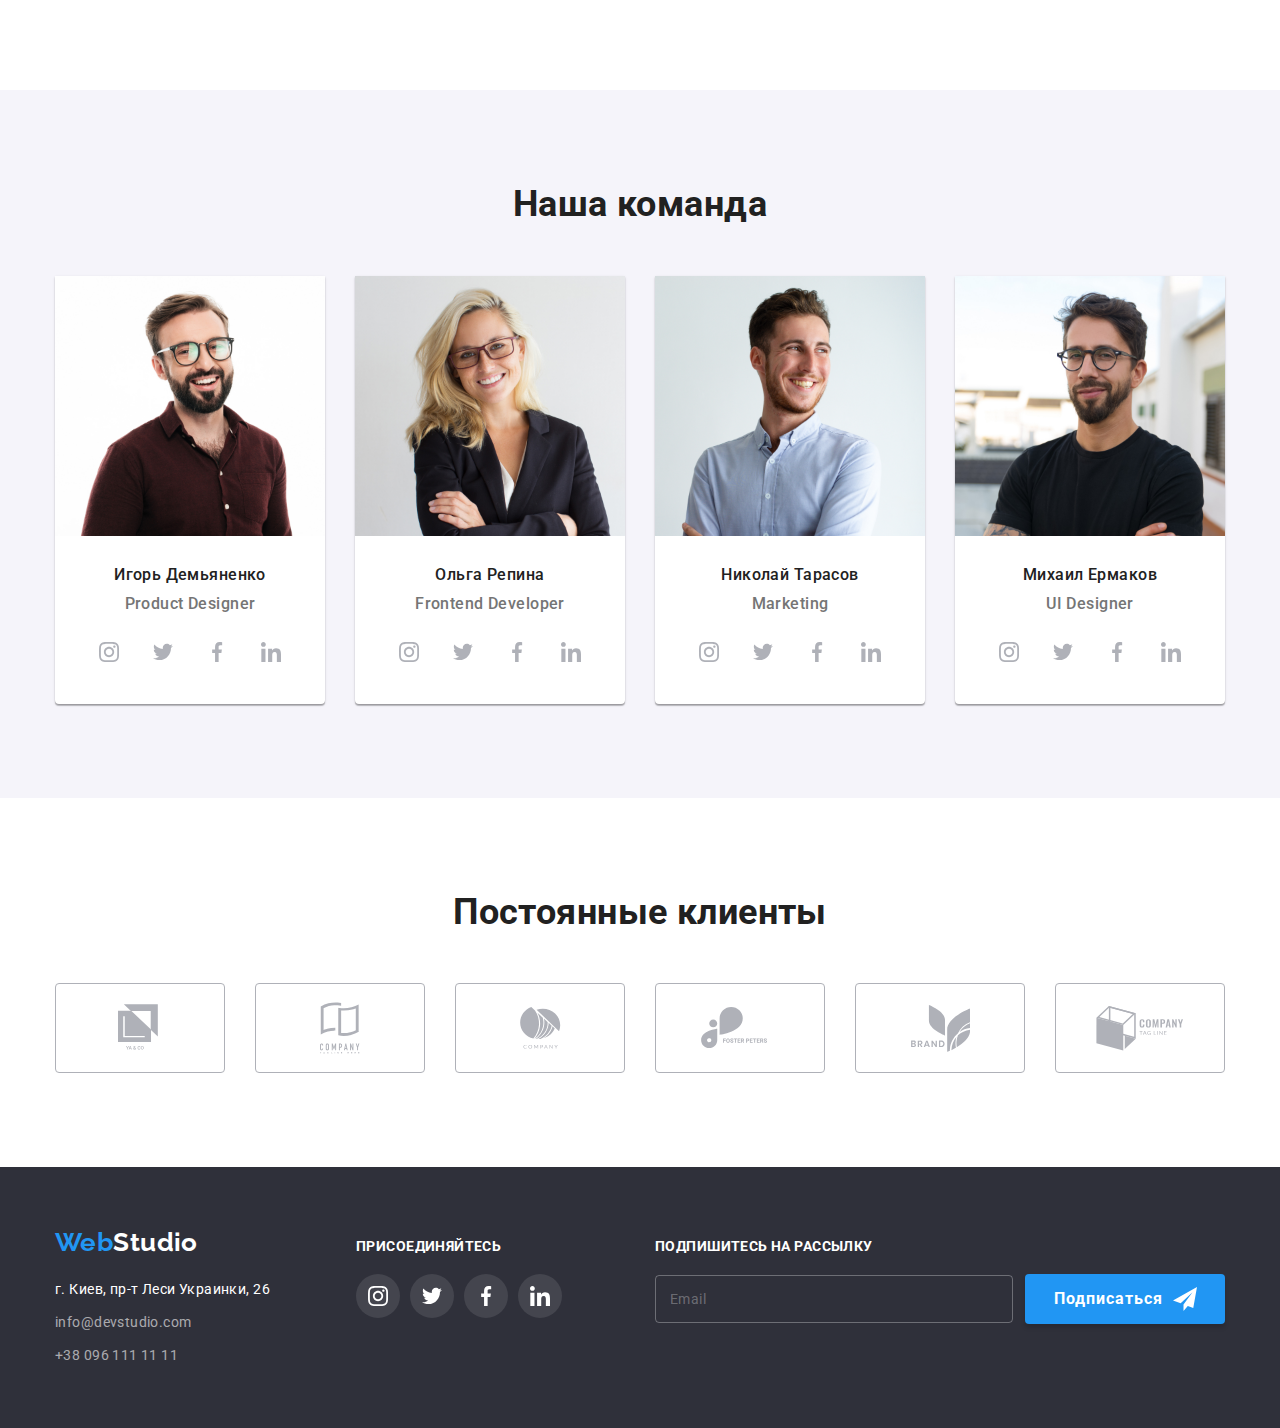
==== commit 92bfc2ce: "переделал главную страницу в Sass" ====
--- a/index.html
+++ b/index.html
@@ -185,9 +185,9 @@
                 width="270"
                 height="260"
               />
-              <h3 class="title">Игорь Демьяненко</h3>
-              <p class="text">Product Designer</p>
-              <div class="socials">
+              <div class="team-info">
+                <h3 class="title">Игорь Демьяненко</h3>
+                <p class="text">Product Designer</p>
                 <ul class="socials-list list">
                   <li class="socials-item">
                     <a class="socials-link" href="">
@@ -228,9 +228,9 @@
                 width="270"
                 height="260"
               />
-              <h3 class="title">Ольга Репина</h3>
-              <p class="text">Frontend Developer</p>
-              <div class="socials">
+              <div class="team-info">
+                <h3 class="title">Ольга Репина</h3>
+                <p class="text">Frontend Developer</p>
                 <ul class="socials-list list">
                   <li class="socials-item">
                     <a class="socials-link" href="">
@@ -271,9 +271,9 @@
                 width="270"
                 height="260"
               />
-              <h3 class="title">Николай Тарасов</h3>
-              <p class="text">Marketing</p>
-              <div class="socials">
+              <div class="team-info">
+                <h3 class="title">Николай Тарасов</h3>
+                <p class="text">Marketing</p>
                 <ul class="socials-list list">
                   <li class="socials-item">
                     <a class="socials-link" href="">
@@ -314,9 +314,9 @@
                 width="270"
                 height="260"
               />
-              <h3 class="title">Михаил Ермаков</h3>
-              <p class="text">UI Designer</p>
-              <div class="socials">
+              <div class="team-info">
+                <h3 class="title">Михаил Ермаков</h3>
+                <p class="text">UI Designer</p>
                 <ul class="socials-list list">
                   <li class="socials-item">
                     <a class="socials-link" href="">
--- a/css/main.min.css
+++ b/css/main.min.css
@@ -1,2 +1,2 @@
-body{background-color:#ffffff;color:#212121;font-family:Roboto, sans-serif;letter-spacing:0.03em;font-size:14px}h1,h2,h3,h4,h5,h6{margin:0}ul,ol{margin:0;padding:0}p{margin:0}img{display:block}.list{list-style:none}.link{text-decoration:none}.container{margin-left:auto;margin-right:auto;width:1200px;padding-left:15px;padding-right:15px}.section{padding-top:94px;padding-bottom:94px}.section-title{margin-bottom:50px;font-weight:700;font-size:36px;line-height:1.16;text-align:center}.visually-hidden{position:absolute;width:1px;height:1px;margin:-1px;border:0;padding:0;white-space:nowrap;clip-path:inset(100%);clip:rect(0 0 0 0);overflow:hidden}.logo{color:#000000;font-family:Raleway, sans-serif;font-weight:700;font-size:26px;line-height:1.19;text-decoration:none}.logo .accent{color:#2196f3}.page-footer .logo{display:block;margin-bottom:20px}.logo-footer{color:#ffffff}.button{width:200px;height:50px;color:#ffffff;background-color:#2196f3;box-shadow:0px 4px 4px rgba(0,0,0,0.15);font-weight:700;font-size:16px;line-height:1.87;letter-spacing:0.06em;text-decoration:none;border-radius:4px;border:none;cursor:pointer;transition:250ms cubic-bezier(0.4, 0, 0.2, 1)}.button:hover,.button:focus{background-color:#ffffff;color:#2196f3}.socials{margin-bottom:30px}.socials-list{display:flex;justify-content:center}.socials-link{display:flex;height:44px;width:44px;border-radius:50%;align-items:center;justify-content:center;color:#afb1b8;transition:250ms cubic-bezier(0.4, 0, 0.2, 1)}.socials-item:nth-child(-n+3){margin-right:10px}.socials-icon{width:20px;height:20px;fill:currentColor}.socials-link:hover,.socials-link:focus{color:#ffffff;background-color:#2196f3}.footer-icon{background-color:rgba(255,255,255,0.1);color:#fff}.backdrop{position:fixed;top:0;left:0;width:100%;height:100%;background-color:rgba(0,0,0,0.2);opacity:1;transition:opacity 250ms cubic-bezier(0.4, 0, 0.2, 1)}.backdrop.is-hidden{opacity:0;pointer-events:none}.backdrop.is-hidden .modal{transform:translate(-50%, -50%) scale(0.5)}.modal{position:absolute;top:50%;left:50%;transform:translate(-50%, -50%) scale(1);transition:250ms cubic-bezier(0.4, 0, 0.2, 1);width:528px;height:581px;padding:40px;background-color:#fff;box-shadow:0px 1px 3px rgba(0,0,0,0.12),0px 1px 1px rgba(0,0,0,0.14),0px 2px 1px rgba(0,0,0,0.2);border-radius:4px}.close-button{position:absolute;top:8px;right:8px;display:flex;align-items:center;justify-content:center;width:30px;height:30px;border:1px solid rgba(0,0,0,0.1);border-radius:50%;color:#212121;background-color:#ffffff;cursor:pointer;transition:250ms cubic-bezier(0.4, 0, 0.2, 1)}.modal-button:hover,.modal-button:focus{color:#2196f3}.close-icon{fill:currentColor}.modal-title{margin-bottom:12px;font-weight:700;font-size:20px;line-height:1.15;text-align:center;color:#212121}.form-field:nth-child(4){margin-bottom:20px}.user-label{display:block;margin-bottom:4px;font-size:12px;line-height:1.16;letter-spacing:0.01em;color:#757575}.form-field{margin-bottom:10px}.input-field{position:relative}.user-input{width:100%;padding-top:12px;padding-bottom:12px;padding-left:42px;padding-right:16px;border:1px solid rgba(33,33,33,0.2);border-radius:4px;transition:border-color 250ms cubic-bezier(0.4, 0, 0.2, 1)}.user-input:focus,.form-comment:focus{outline:none;border-color:#2196f3}.user-input:focus+.form-icon{fill:#2196f3}.form-icon{position:absolute;top:50%;left:12px;transform:translateY(-50%);transition:250ms cubic-bezier(0.4, 0, 0.2, 1)}.form-comment{width:100%;height:120px;padding:12px 16px;font-size:12px;font-weight:400;line-height:1.16;letter-spacing:0.01em;border:1px solid rgba(33,33,33,0.2);border-radius:4px;resize:none;outline:none;transition:250ms cubic-bezier(0.4, 0, 0.2, 1)}.form-comment::placeholder{transition:color 250ms cubic-bezier(0.4, 0, 0.2, 1)}.form-comment:focus::placeholder{color:#2196f3}.user-policy{display:block;font-size:14px;line-height:1.78;text-align:center;margin-bottom:30px;color:#757575}.policy-link{color:#2196f3}.user-policy::before{display:inline-flex;content:'';width:16px;height:15px;border:2px solid #212121;border-radius:2px;margin-right:8px;transition:250ms cubic-bezier(0.4, 0, 0.2, 1)}.user-checkbox:checked+.user-policy::before{background-color:#2196f3;border-color:#2196f3;background-image:url("../images/modal/checkbox.svg");background-repeat:no-repeat}.submit-button{display:block;margin-left:auto;margin-right:auto;box-shadow:0px 4px 4px rgba(0,0,0,0.15);transition:background-color 250ms cubic-bezier(0.4, 0, 0.2, 1)}.user-form .submit-button:hover,.user-form .submit-button:focus{background-color:#188ce8;color:#ffffff}.subscription.footer-box{width:570px}.subscription-form{display:flex;align-items:center}.subscription-field{position:relative}.subscription-label{position:absolute;top:50%;left:15px;transform:translateY(-50%) scale(1);color:rgba(255,255,255,0.3);transition:transform 250ms cubic-bezier(0.4, 0, 0.2, 1),color 400ms cubic-bezier(0.4, 0, 0.2, 1),scale 400ms cubic-bezier(0.4, 0, 0.2, 1)}.subscription-input:focus+.subscription-label,.subscription-input:not(:placeholder-shown)+.subscription-label{transform:translate(-170%, -50%) scale(1.25);color:#ffffff}.subscription-input{display:inline-block;width:358px;padding:15px 16px;margin-right:12px;background-color:transparent;border:1px solid rgba(255,255,255,0.3);border-radius:4px;color:rgba(255,255,255,0.6)}.subscription-button.button{display:inline-flex;align-items:center;padding-left:29px;padding-right:28px;padding-top:10px;padding-bottom:10px}.telegram-icon{margin-left:10px;fill:currentColor}.page-header{border-bottom:1px solid #ececec;background-color:#fff}.page-header .container{display:flex;align-items:center;min-height:80px}.navigation{display:flex}.site-nav{display:flex;align-items:center;margin-left:93px}.site-nav .item:not(:last-child){margin-right:50px}.site-nav .link{position:relative;padding-top:32px;padding-bottom:32px;color:#212121;font-weight:500;font-size:14px;line-height:1.14;letter-spacing:0.02em;text-decoration:none;transition:250ms cubic-bezier(0.4, 0, 0.2, 1)}.site-nav .link:hover::after,.site-nav .link:focus::after{transform:scaleX(1)}.site-nav .link::after{position:absolute;display:block;bottom:0px;left:0px;right:0px;content:'';width:100%;height:4px;border-radius:2px;transform:scaleX(0);transition:250ms cubic-bezier(0.4, 0, 0.2, 1);background-color:#2196f3}.site-nav .link:hover,.site-nav .link:focus{color:#2196f3}.site-nav .link.current{color:#2196f3}.site-nav .link.current::after{transform:scaleX(1)}.contacts{display:flex;margin-left:auto}.contacts-list{display:flex}.contacts-list .item:not(:last-child){margin-right:50px}.contacts-list .link{display:inline-flex;align-items:center;padding-top:10px;padding-bottom:10px;color:#757575;font-weight:500;font-size:14px;line-height:1.14;letter-spacing:0.02em;text-decoration:none;font-style:normal;transition:250ms cubic-bezier(0.4, 0, 0.2, 1)}.address-icon{margin-right:10px;fill:currentColor}.mail-icon:hover,.mail-icon:focus{fill:#2196f3}.contacts-list .link:hover,.contacts-list .link:focus{color:#2196f3}.portfolio-header{margin-bottom:94px}.hero{display:flex;align-items:center;justify-content:center;margin-left:auto;margin-right:auto;background-color:#2f303a;max-width:1600px;text-align:center;background-image:linear-gradient(to right, rgba(47,48,58,0.4), rgba(47,48,58,0.4)),url(../images/hero/hero.jpg);background-size:cover;background-position:center;background-repeat:no-repeat}.hero .box-container{max-width:696px;padding-top:200px;padding-bottom:200px}.hero .title{margin-bottom:30px;color:#ffffff;font-weight:900;font-size:44px;line-height:1.36;letter-spacing:0.06em;text-transform:uppercase}.advantages-section .container{display:flex}.advantages-list{display:flex}.advantages-list .item:not(:last-child){margin-right:30px;max-width:270px}.advantages-list .title{margin-bottom:10px;color:#212121;font-weight:700;font-size:14px;line-height:1.14;text-transform:uppercase}.advantages-list .text{color:#757575;font-weight:normal;font-size:14px;line-height:1.71}.advantages-icon{display:flex;width:270px;height:120px;background-color:#f5f4fa;border-radius:4px;align-items:center;justify-content:center;margin-bottom:30px}.work-list{display:flex;justify-content:space-around}.work-list .item{position:relative}.work-overlay{position:absolute;bottom:0px;left:0px;min-height:70px;padding-top:27px;padding-bottom:27px;width:100%;background-color:rgba(47,48,58,0.8)}.work-overlay{text-align:center;text-transform:uppercase;color:#ffffff;font-weight:700}.team-section{display:flex;justify-content:center;padding-top:94px;padding-bottom:94px;align-items:center;background-color:#f5f4fa}.team-list{display:flex;justify-content:space-between}.team-list .photo{margin-bottom:30px}.team-list .text{margin-bottom:16px}.team-list .title{margin-bottom:10px}.team-list .item{background:#ffffff;box-shadow:0px 1px 3px rgba(0,0,0,0.12),0px 1px 1px rgba(0,0,0,0.14),0px 2px 1px rgba(0,0,0,0.2);border-radius:0px 0px 4px 4px}.team-list .title,.team-list .text{font-weight:500;font-size:16px;line-height:1.18;text-align:center}.team-list .text{color:#757575;font-weight:400}.clients-section{display:flex;padding-top:94px;padding-bottom:94px}.clients-list{display:flex;justify-content:space-between}.clients-link{color:#afb1b8;border:1px solid #afb1b8;display:flex;width:170px;height:90px;border-radius:4px;justify-content:center;align-items:center;transition:250ms cubic-bezier(0.4, 0, 0.2, 1)}.clients-link:hover,.clients-link:focus{color:#2196f3;border-color:#2196f3}.clients-icon{fill:currentColor}.footer-container{display:flex;align-items:baseline}.page-footer{background-color:#2f303a;padding-top:60px;padding-bottom:60px}.footer-box:not(:last-child){margin-right:70px}.footer-box:nth-child(2){margin-right:93px}.footer-box .text{margin-bottom:20px;font-weight:700;line-height:1.142;text-transform:uppercase;color:#ffffff}.contacts-list-footer .item:not(:last-child){margin-bottom:9px}.contacts-list-footer{width:231px}.contacts-list-footer .link{display:block;color:rgba(255,255,255,0.6);font-weight:400;line-height:1.71;text-decoration:none;font-style:normal;transition:250ms cubic-bezier(0.4, 0, 0.2, 1)}.contacts-list-footer .mail{color:#ffffff}.contacts-list-footer .link:hover,.contacts-list-footer .link:focus{color:#2196f3}
+body{background-color:#ffffff;color:#212121;font-family:Roboto, sans-serif;letter-spacing:0.03em;font-size:14px}h1,h2,h3,h4,h5,h6{margin:0}ul,ol{margin:0;padding:0}p{margin:0}img{display:block}.list{list-style:none}.link{text-decoration:none}.container{margin-left:auto;margin-right:auto;width:1200px;padding-left:15px;padding-right:15px}.section{padding-top:94px;padding-bottom:94px}.section-title{margin-bottom:50px;font-weight:700;font-size:36px;line-height:1.16;text-align:center}.visually-hidden{position:absolute;width:1px;height:1px;margin:-1px;border:0;padding:0;white-space:nowrap;clip-path:inset(100%);clip:rect(0 0 0 0);overflow:hidden}.logo{color:#000000;font-family:Raleway, sans-serif;font-weight:700;font-size:26px;line-height:1.19;text-decoration:none}.logo .accent{color:#2196f3}.page-footer .logo{display:block;margin-bottom:20px}.logo-footer{color:#ffffff}.button{width:200px;height:50px;color:#ffffff;background-color:#2196f3;box-shadow:0px 4px 4px rgba(0,0,0,0.15);font-weight:700;font-size:16px;line-height:1.87;letter-spacing:0.06em;text-decoration:none;border-radius:4px;border:none;cursor:pointer;transition:250ms cubic-bezier(0.4, 0, 0.2, 1)}.button:hover,.button:focus{background-color:#ffffff;color:#2196f3}.socials{margin-bottom:30px}.socials-list{display:flex;justify-content:center}.socials-link{display:flex;height:44px;width:44px;border-radius:50%;align-items:center;justify-content:center;color:#afb1b8;transition:250ms cubic-bezier(0.4, 0, 0.2, 1)}.socials-link:hover,.socials-link:focus{color:#ffffff;background-color:#2196f3}.socials-item:nth-child(-n+3){margin-right:10px}.socials-icon{width:20px;height:20px;fill:currentColor}.footer-icon{background-color:rgba(255,255,255,0.1);color:#fff}.backdrop{position:fixed;top:0;left:0;width:100%;height:100%;background-color:rgba(0,0,0,0.2);opacity:1;transition:opacity 250ms cubic-bezier(0.4, 0, 0.2, 1)}.backdrop.is-hidden{opacity:0;pointer-events:none}.backdrop.is-hidden .modal{transform:translate(-50%, -50%) scale(0.5)}.modal{position:absolute;top:50%;left:50%;transform:translate(-50%, -50%) scale(1);transition:250ms cubic-bezier(0.4, 0, 0.2, 1);width:528px;height:581px;padding:40px;background-color:#fff;box-shadow:0px 1px 3px rgba(0,0,0,0.12),0px 1px 1px rgba(0,0,0,0.14),0px 2px 1px rgba(0,0,0,0.2);border-radius:4px}.close-button{position:absolute;top:8px;right:8px;display:flex;align-items:center;justify-content:center;width:30px;height:30px;border:1px solid rgba(0,0,0,0.1);border-radius:50%;color:#212121;background-color:#ffffff;cursor:pointer;transition:250ms cubic-bezier(0.4, 0, 0.2, 1)}.close-button:hover,.close-button:focus{color:#2196f3}.close-button .close-icon{fill:currentColor}.modal-title{margin-bottom:12px;font-weight:700;font-size:20px;line-height:1.15;text-align:center;color:#212121}.user-label{display:block;margin-bottom:4px;font-size:12px;line-height:1.16;letter-spacing:0.01em;color:#757575}.form-field{margin-bottom:10px}.form-field:nth-child(4){margin-bottom:20px}.input-field{position:relative}.user-input{width:100%;padding-top:12px;padding-bottom:12px;padding-left:42px;padding-right:16px;border:1px solid rgba(33,33,33,0.2);border-radius:4px;transition:border-color 250ms cubic-bezier(0.4, 0, 0.2, 1)}.user-input:focus{outline:none;border-color:#2196f3}.form-icon{position:absolute;top:50%;left:12px;transform:translateY(-50%);transition:250ms cubic-bezier(0.4, 0, 0.2, 1)}.user-input:focus+.form-icon{fill:#2196f3}.form-comment{width:100%;height:120px;padding:12px 16px;font-size:12px;font-weight:400;line-height:1.16;letter-spacing:0.01em;border:1px solid rgba(33,33,33,0.2);border-radius:4px;resize:none;outline:none;transition:250ms cubic-bezier(0.4, 0, 0.2, 1)}.form-comment:focus{outline:none;border-color:#2196f3}.form-comment::placeholder{transition:color 250ms cubic-bezier(0.4, 0, 0.2, 1)}.form-comment:focus::placeholder{color:#2196f3}.user-policy{display:block;font-size:14px;line-height:1.78;text-align:center;margin-bottom:30px;color:#757575}.policy-link{color:#2196f3}.user-policy::before{display:inline-flex;content:'';width:16px;height:15px;border:2px solid #212121;border-radius:2px;margin-right:8px;transition:250ms cubic-bezier(0.4, 0, 0.2, 1)}.user-checkbox:checked+.user-policy::before{background-color:#2196f3;border-color:#2196f3;background-image:url("../images/modal/checkbox.svg");background-repeat:no-repeat}.submit-button{display:block;margin-left:auto;margin-right:auto;box-shadow:0px 4px 4px rgba(0,0,0,0.15);transition:background-color 250ms cubic-bezier(0.4, 0, 0.2, 1)}.submit-button:hover,.submit-button:focus{background-color:#188ce8;color:#ffffff}.subscription.footer-box{width:570px}.subscription-form{display:flex;align-items:center}.subscription-field{position:relative}.subscription-label{position:absolute;top:50%;left:15px;transform:translateY(-50%) scale(1);color:rgba(255,255,255,0.3);transition:transform 250ms cubic-bezier(0.4, 0, 0.2, 1),color 400ms cubic-bezier(0.4, 0, 0.2, 1),scale 400ms cubic-bezier(0.4, 0, 0.2, 1)}.subscription-input:focus+.subscription-label,.subscription-input:not(:placeholder-shown)+.subscription-label{transform:translate(-170%, -50%) scale(1.25);color:#ffffff}.subscription-input{display:inline-block;width:358px;padding:15px 16px;margin-right:12px;background-color:transparent;border:1px solid rgba(255,255,255,0.3);border-radius:4px;color:rgba(255,255,255,0.6)}.subscription-button.button{display:inline-flex;align-items:center;padding-left:29px;padding-right:28px;padding-top:10px;padding-bottom:10px}.telegram-icon{margin-left:10px;fill:currentColor}.page-header{border-bottom:1px solid #ececec;background-color:#fff}.page-header .container{display:flex;align-items:center;min-height:80px}.navigation{display:flex}.site-nav{display:flex;align-items:center;margin-left:93px}.site-nav .item:not(:last-child){margin-right:50px}.site-nav .link{position:relative;padding-top:32px;padding-bottom:32px;color:#212121;font-weight:500;font-size:14px;line-height:1.14;letter-spacing:0.02em;text-decoration:none;transition:250ms cubic-bezier(0.4, 0, 0.2, 1)}.site-nav .link:hover,.site-nav .link:focus{color:#2196f3}.site-nav .link:hover::after,.site-nav .link:focus::after{transform:scaleX(1)}.site-nav .link::after{position:absolute;display:block;bottom:0px;left:0px;right:0px;content:'';width:100%;height:4px;border-radius:2px;transform:scaleX(0);transition:250ms cubic-bezier(0.4, 0, 0.2, 1);background-color:#2196f3}.site-nav .link.current{color:#2196f3}.site-nav .link.current::after{transform:scaleX(1)}.contacts{display:flex;margin-left:auto}.contacts-list{display:flex}.contacts-list .item:not(:last-child){margin-right:50px}.contacts-list .link{display:inline-flex;align-items:center;padding-top:10px;padding-bottom:10px;color:#757575;font-weight:500;font-size:14px;line-height:1.14;letter-spacing:0.02em;text-decoration:none;font-style:normal;transition:250ms cubic-bezier(0.4, 0, 0.2, 1)}.contacts-list .link:hover,.contacts-list .link:focus{color:#2196f3}.address-icon{margin-right:10px;fill:currentColor}.portfolio-header{margin-bottom:94px}.hero{display:flex;align-items:center;justify-content:center;margin-left:auto;margin-right:auto;background-color:#2f303a;max-width:1600px;text-align:center;background-image:linear-gradient(to right, rgba(47,48,58,0.4), rgba(47,48,58,0.4)),url(../images/hero/hero.jpg);background-size:cover;background-position:center;background-repeat:no-repeat}.hero .box-container{max-width:696px;padding-top:200px;padding-bottom:200px}.hero .title{margin-bottom:30px;color:#ffffff;font-weight:900;font-size:44px;line-height:1.36;letter-spacing:0.06em;text-transform:uppercase}.advantages-section .container{display:flex}.advantages-list{display:flex}.advantages-list .item:not(:last-child){margin-right:30px;max-width:270px}.advantages-list .title{margin-bottom:10px;color:#212121;font-weight:700;font-size:14px;line-height:1.14;text-transform:uppercase}.advantages-list .text{color:#757575;font-weight:normal;font-size:14px;line-height:1.71}.advantages-icon{display:flex;width:270px;height:120px;background-color:#f5f4fa;border-radius:4px;align-items:center;justify-content:center;margin-bottom:30px}.work-list{display:flex;justify-content:space-around}.work-list .item{position:relative}.work-overlay{position:absolute;bottom:0px;left:0px;min-height:70px;padding-top:27px;padding-bottom:27px;width:100%;text-align:center;text-transform:uppercase;color:#ffffff;font-weight:700;background-color:rgba(47,48,58,0.8)}.team-section{display:flex;justify-content:center;align-items:center;background-color:#f5f4fa}.team-list{display:flex;justify-content:space-between}.team-info{padding-top:30px;padding-bottom:30px}.team-info .title{margin-bottom:10px}.team-info .text{margin-bottom:16px;color:#757575;font-weight:400}.team-list .item{background:#ffffff;box-shadow:0px 1px 3px rgba(0,0,0,0.12),0px 1px 1px rgba(0,0,0,0.14),0px 2px 1px rgba(0,0,0,0.2);border-radius:0px 0px 4px 4px}.team-list .title,.team-list .text{font-weight:500;font-size:16px;line-height:1.18;text-align:center}.clients-section{display:flex;padding-top:94px;padding-bottom:94px}.clients-list{display:flex;justify-content:space-between}.clients-link{color:#afb1b8;border:1px solid #afb1b8;display:flex;width:170px;height:90px;border-radius:4px;justify-content:center;align-items:center;transition:250ms cubic-bezier(0.4, 0, 0.2, 1)}.clients-link:hover,.clients-link:focus{color:#2196f3;border-color:#2196f3}.clients-icon{fill:currentColor}.footer-container{display:flex;align-items:baseline}.page-footer{background-color:#2f303a;padding-top:60px;padding-bottom:60px}.page-footer .footer-box:not(:last-child){margin-right:70px}.page-footer .footer-box:nth-child(2){margin-right:93px}.footer-box .text{margin-bottom:20px;font-weight:700;line-height:1.142;text-transform:uppercase;color:#ffffff}.contacts-list-footer{width:231px}.contacts-list-footer .item:not(:last-child){margin-bottom:9px}.contacts-list-footer .link{display:block;color:rgba(255,255,255,0.6);font-weight:400;line-height:1.71;text-decoration:none;font-style:normal;transition:250ms cubic-bezier(0.4, 0, 0.2, 1)}.contacts-list-footer .link:hover,.contacts-list-footer .link:focus{color:#2196f3}.contacts-list-footer .mail{color:#ffffff}
 /*# sourceMappingURL=main.min.css.map */